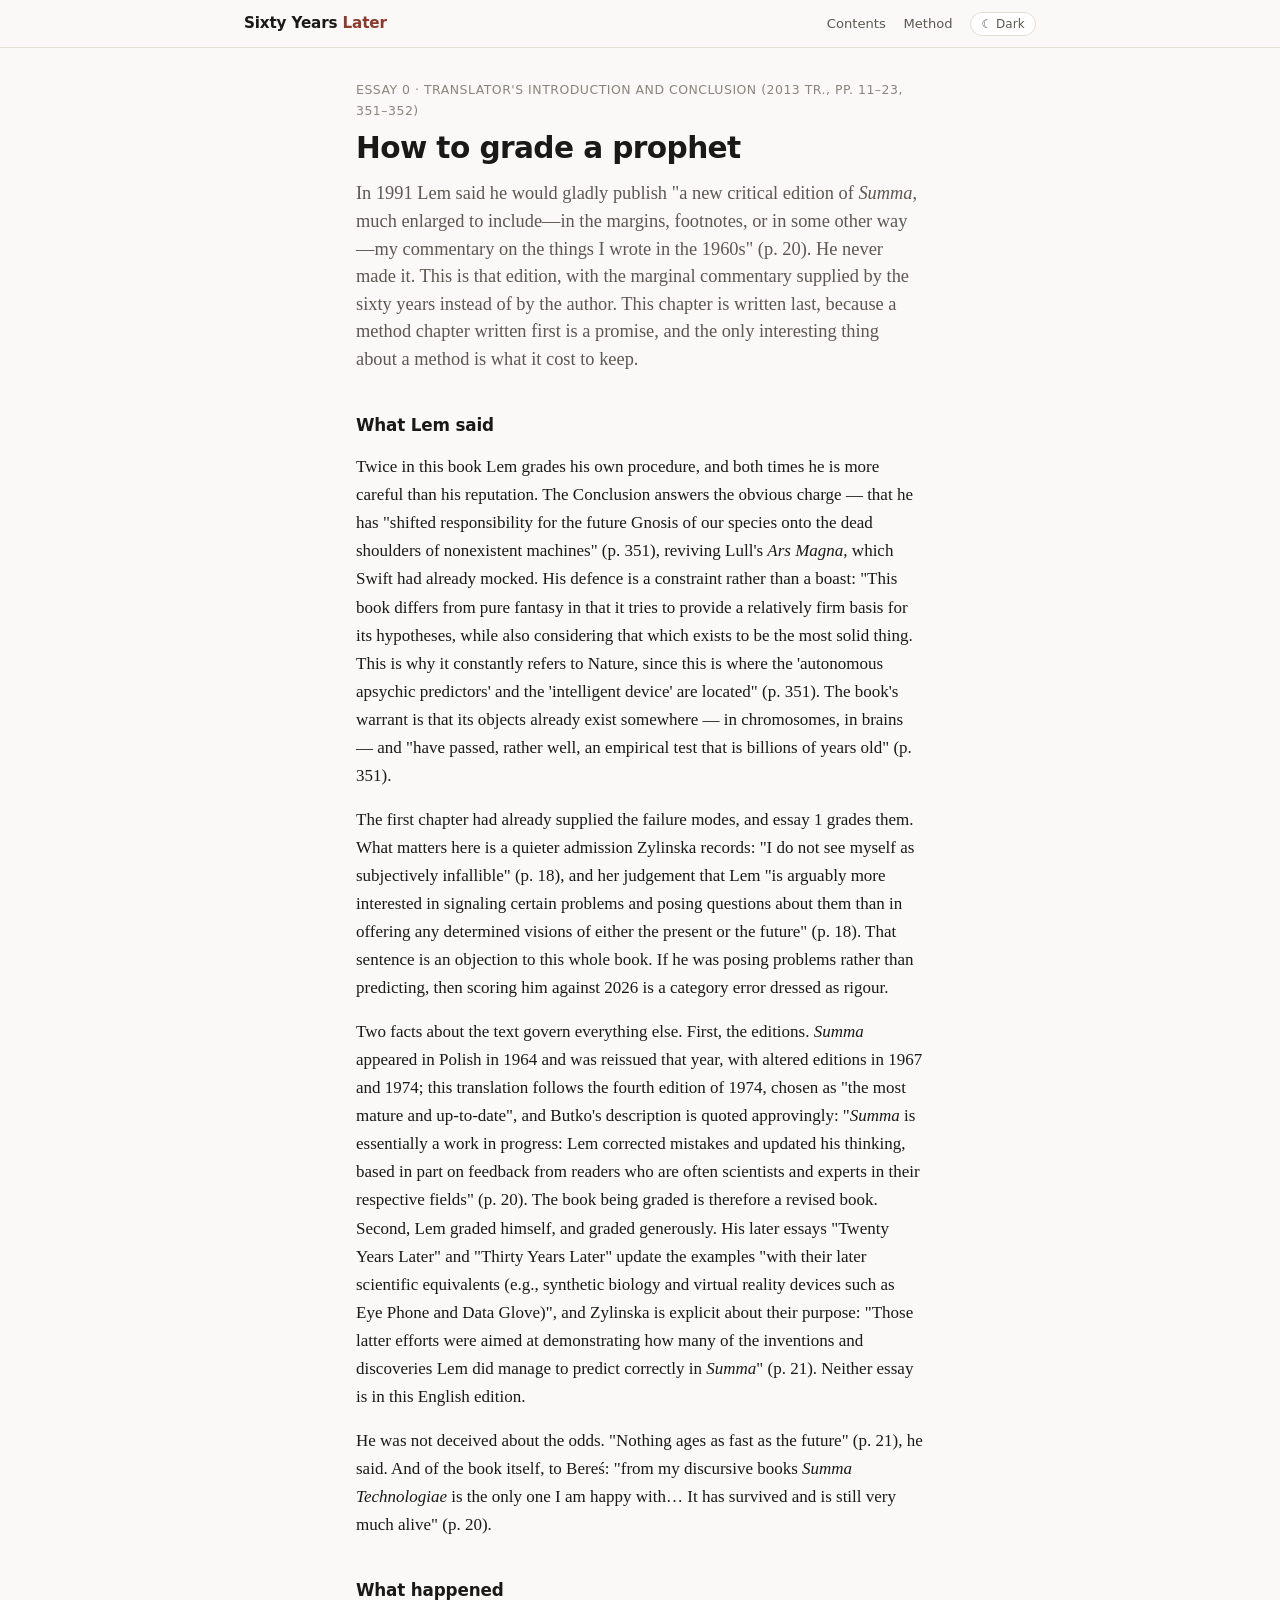
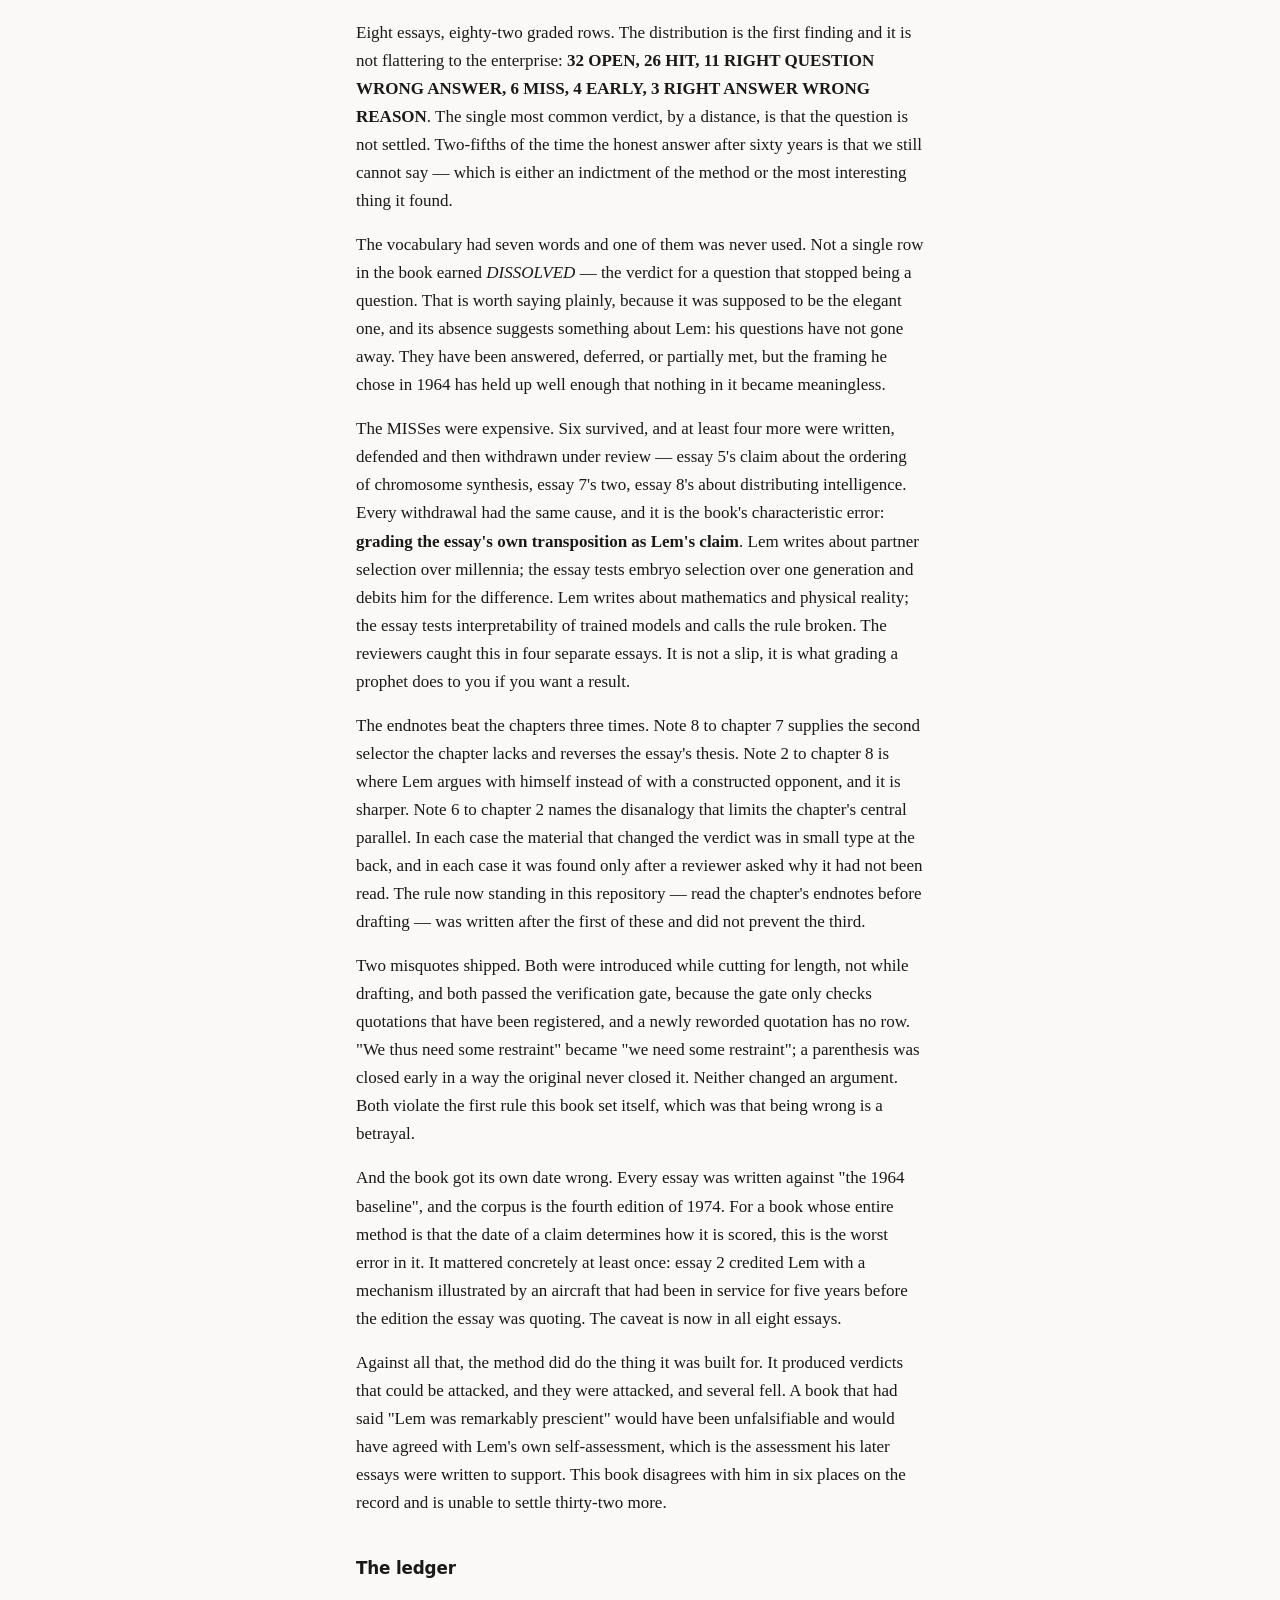
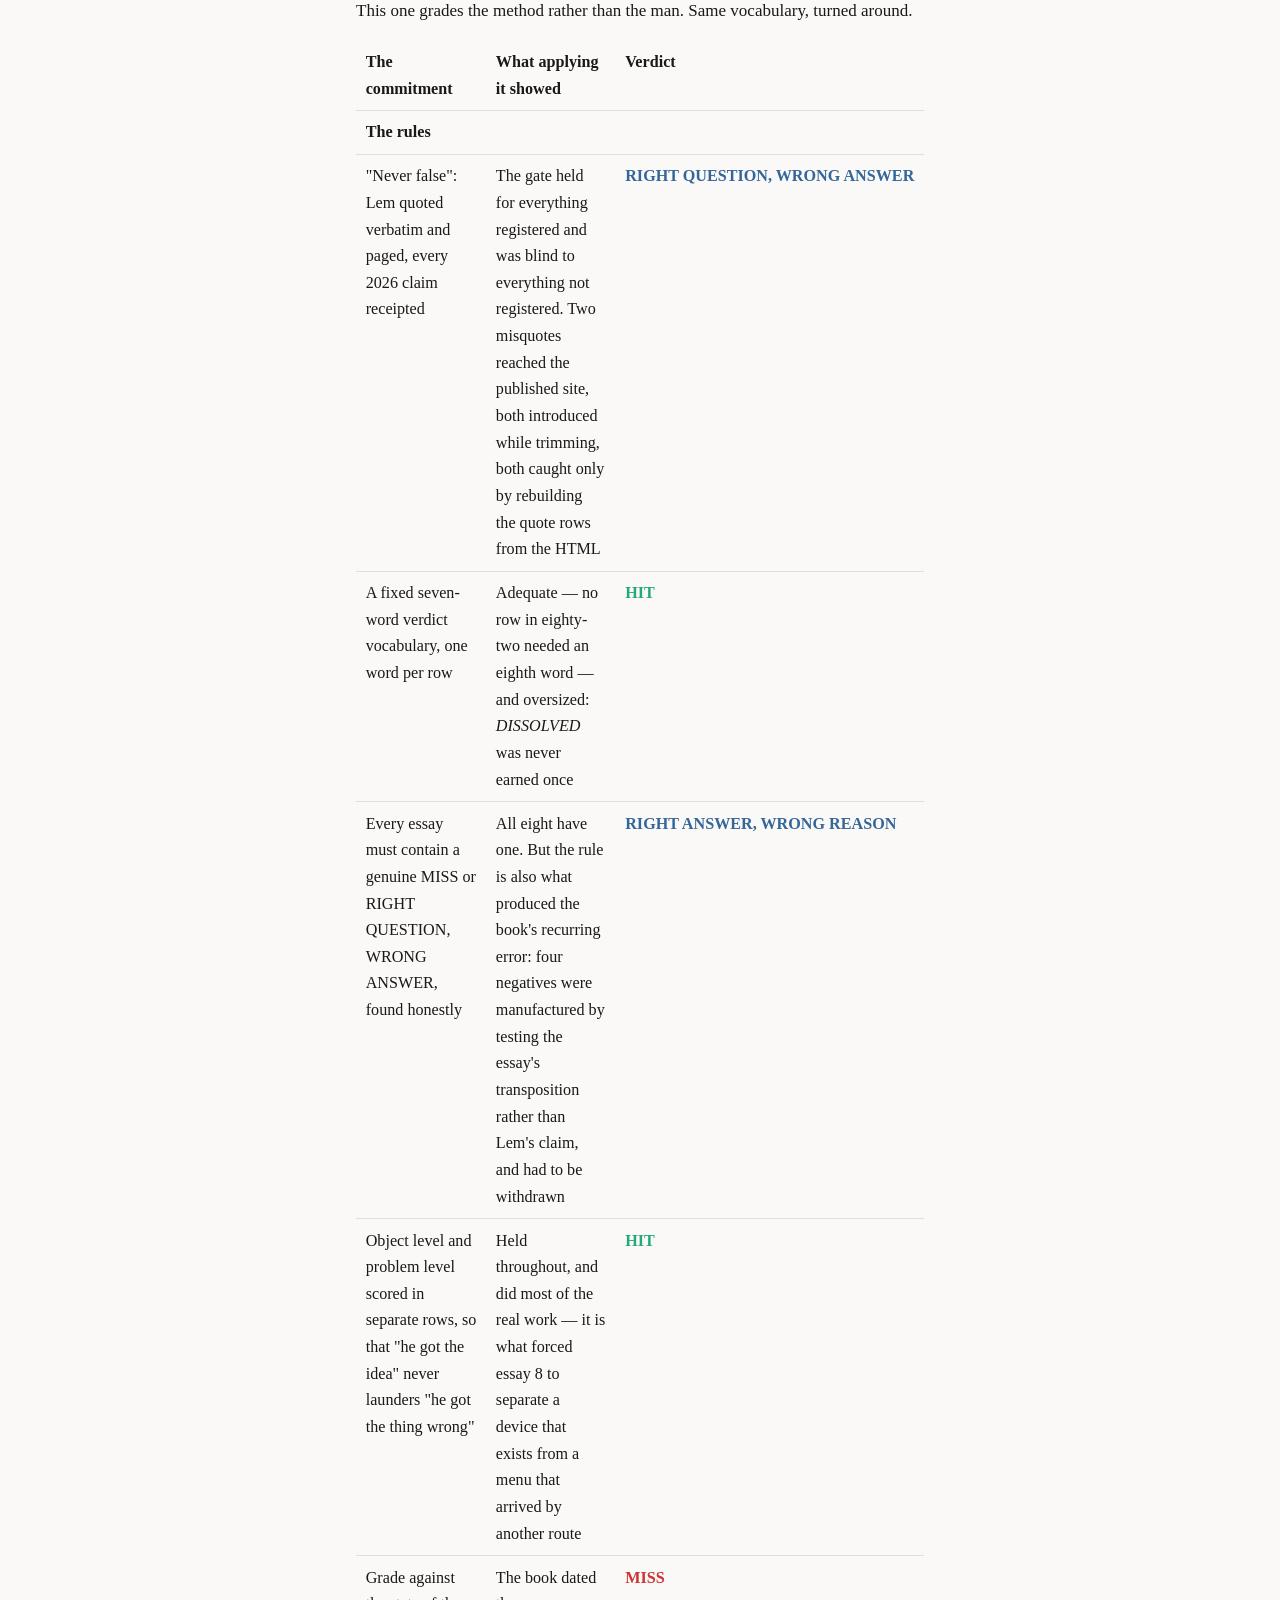
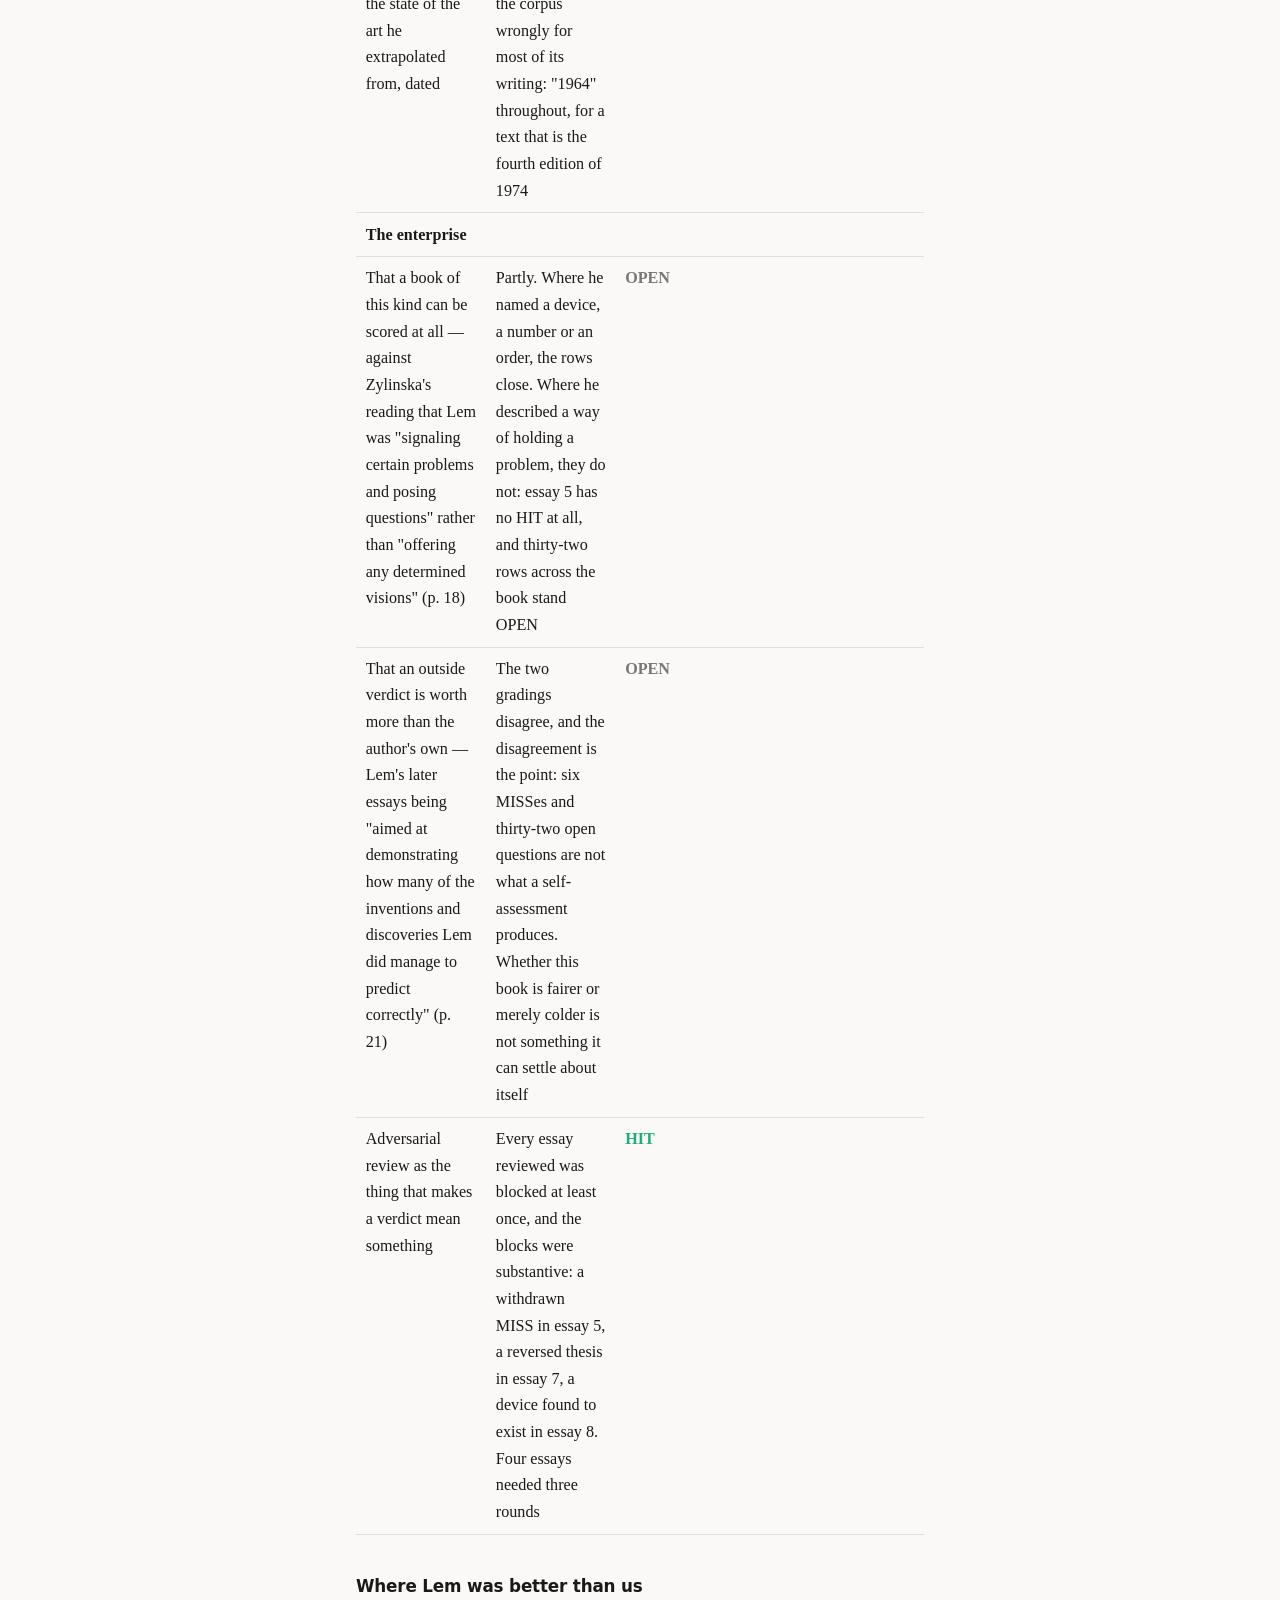
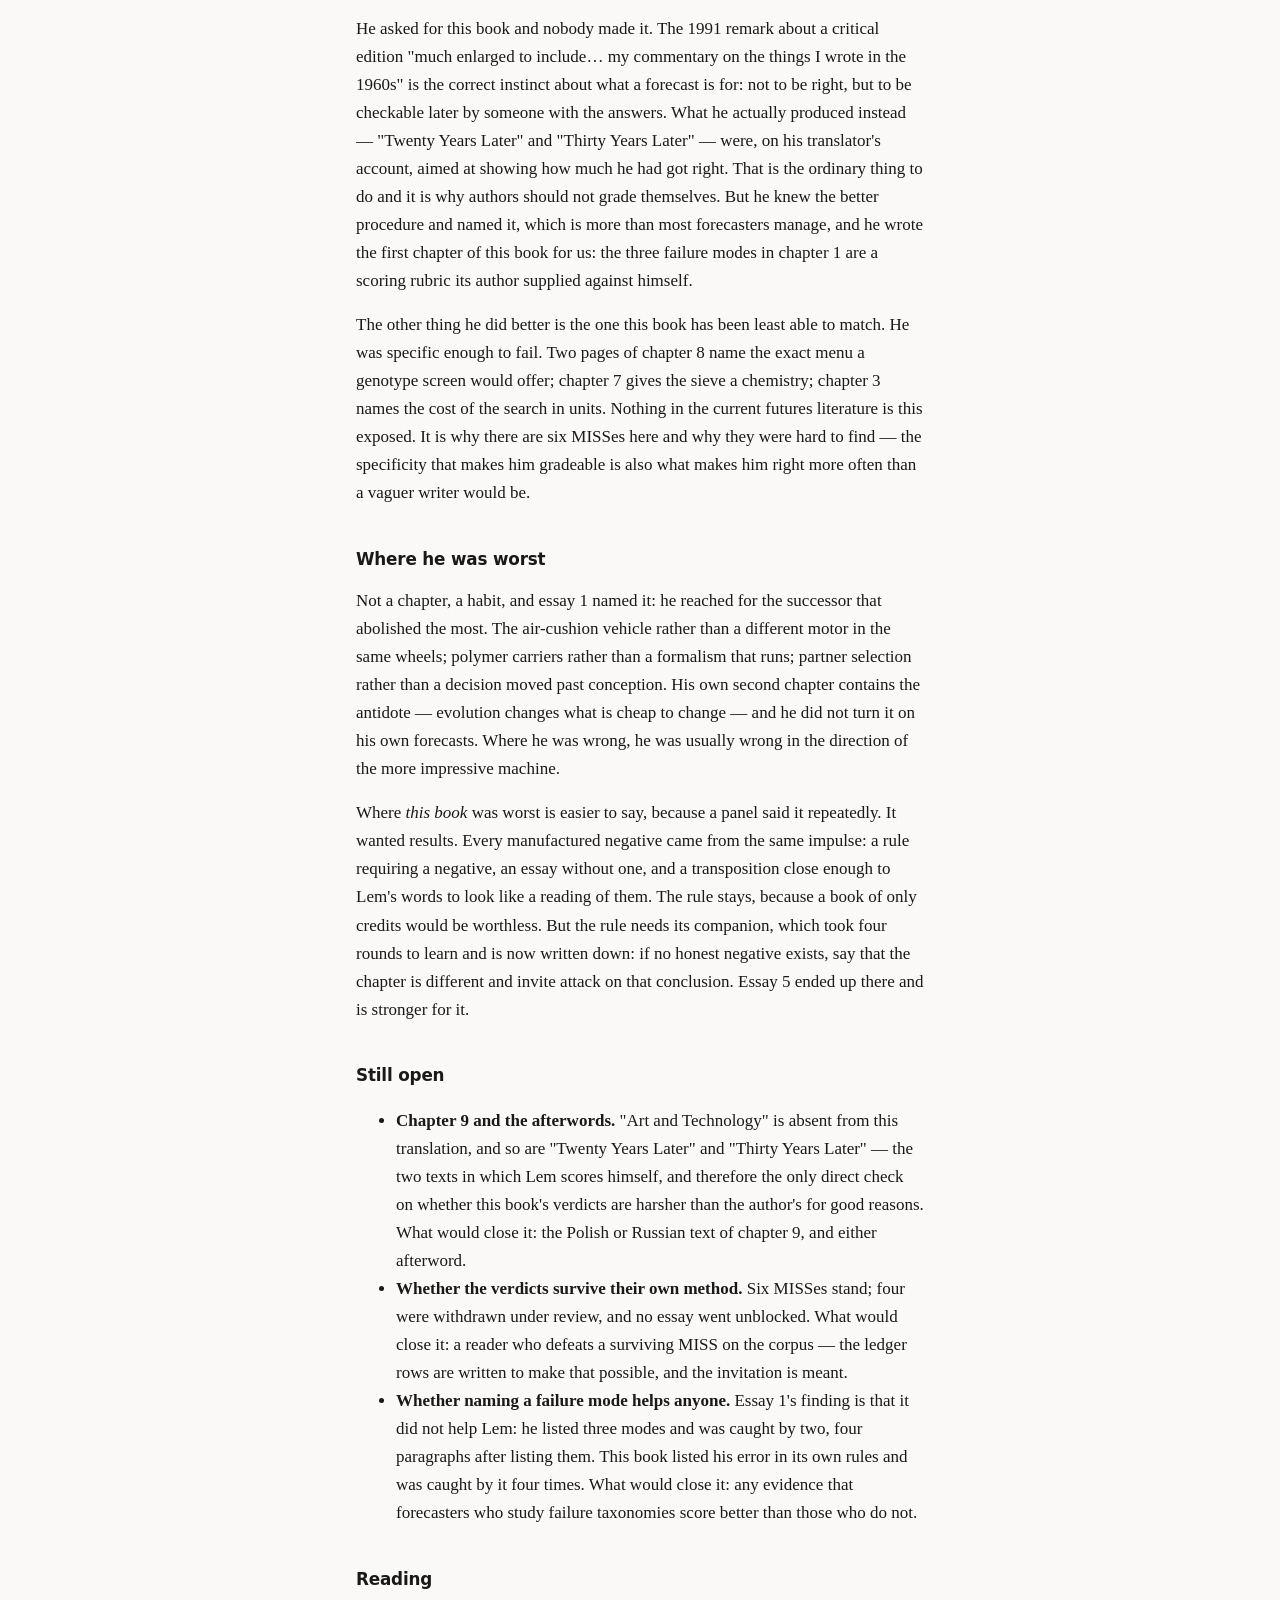
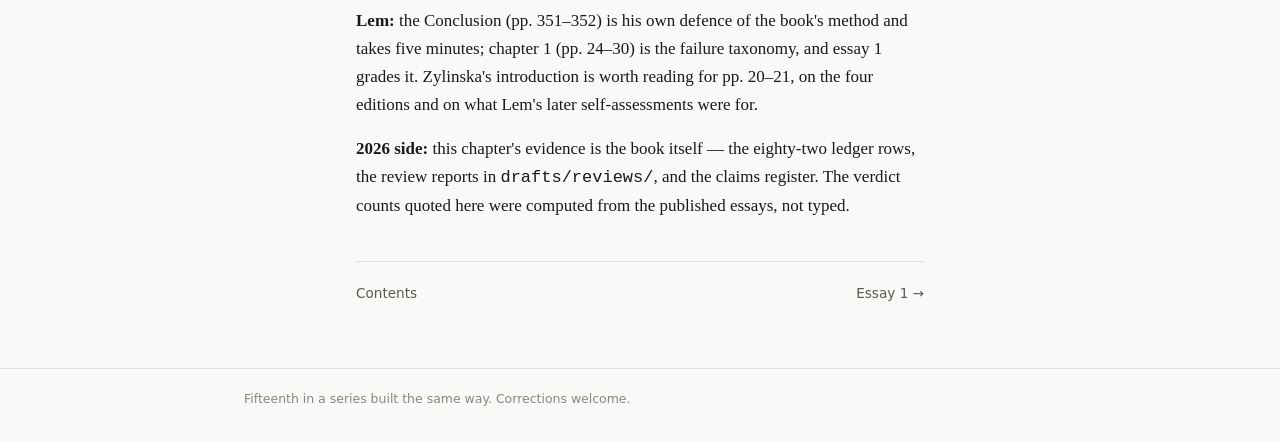
==== chapters/00-how-to-grade-a-prophet.html @ 325fe4f6 "Essay 0: How to grade a prophet - the book is complete but for essay 9 Written last so it could repo" ====
<!DOCTYPE html>
<html lang="en">
<head>
<meta charset="utf-8">
<meta name="viewport" content="width=device-width, initial-scale=1">
<title>0 · How to grade a prophet — Sixty Years Later</title>
<meta name="description" content="The method chapter, written last so it could report what happened. Eighty-two graded rows across eight essays, six MISSes, one verdict never used once, and a dating error the book carried in its own kickers for a week. Lem asked for this edition in 1991; here is what building it actually cost.">
<link rel="stylesheet" href="../static/style.css">
<script src="../static/theme.js"></script>
</head>
<body>
<header class="site-header">
  <div class="wrap">
    <a class="brand" href="../index.html">Sixty Years <span>Later</span></a>
    <nav class="site-nav">
      <a href="../index.html">Contents</a>
      <a href="../about.html">Method</a>
      <button class="theme-toggle" type="button">☾ Dark</button>
    </nav>
  </div>
</header>
<main class="wrap">

<p class="kicker">Essay 0 · Translator's introduction and Conclusion (2013 tr., pp. 11–23, 351–352)</p>
<h1>How to grade a prophet</h1>
<p class="lede">In 1991 Lem said he would gladly publish "a new critical edition of <em>Summa</em>, much enlarged to include—in the margins, footnotes, or in some other way—my commentary on the things I wrote in the 1960s" (p. 20). He never made it. This is that edition, with the marginal commentary supplied by the sixty years instead of by the author. This chapter is written last, because a method chapter written first is a promise, and the only interesting thing about a method is what it cost to keep.</p>

<section class="said">
<h2>What Lem said</h2>
<p>Twice in this book Lem grades his own procedure, and both times he is more careful than his reputation. The Conclusion answers the obvious charge — that he has "shifted responsibility for the future Gnosis of our species onto the dead shoulders of nonexistent machines" (p. 351), reviving Lull's <em>Ars Magna</em>, which Swift had already mocked. His defence is a constraint rather than a boast: "This book differs from pure fantasy in that it tries to provide a relatively firm basis for its hypotheses, while also considering that which exists to be the most solid thing. This is why it constantly refers to Nature, since this is where the 'autonomous apsychic predictors' and the 'intelligent device' are located" (p. 351). The book's warrant is that its objects already exist somewhere — in chromosomes, in brains — and "have passed, rather well, an empirical test that is billions of years old" (p. 351).</p>
<p>The first chapter had already supplied the failure modes, and essay 1 grades them. What matters here is a quieter admission Zylinska records: "I do not see myself as subjectively infallible" (p. 18), and her judgement that Lem "is arguably more interested in signaling certain problems and posing questions about them than in offering any determined visions of either the present or the future" (p. 18). That sentence is an objection to this whole book. If he was posing problems rather than predicting, then scoring him against 2026 is a category error dressed as rigour.</p>
<p>Two facts about the text govern everything else. First, the editions. <em>Summa</em> appeared in Polish in 1964 and was reissued that year, with altered editions in 1967 and 1974; this translation follows the fourth edition of 1974, chosen as "the most mature and up-to-date", and Butko's description is quoted approvingly: "<em>Summa</em> is essentially a work in progress: Lem corrected mistakes and updated his thinking, based in part on feedback from readers who are often scientists and experts in their respective fields" (p. 20). <!-- CHECK: summa-editions --> The book being graded is therefore a revised book. Second, Lem graded himself, and graded generously. His later essays "Twenty Years Later" and "Thirty Years Later" update the examples "with their later scientific equivalents (e.g., synthetic biology and virtual reality devices such as Eye Phone and Data Glove)", and Zylinska is explicit about their purpose: "Those latter efforts were aimed at demonstrating how many of the inventions and discoveries Lem did manage to predict correctly in <em>Summa</em>" (p. 21). Neither essay is in this English edition. <!-- CHECK: summa-editions --></p>
<p>He was not deceived about the odds. "Nothing ages as fast as the future" (p. 21), he said. And of the book itself, to Bereś: "from my discursive books <em>Summa Technologiae</em> is the only one I am happy with… It has survived and is still very much alive" (p. 20).</p>
</section>

<section class="happened">
<h2>What happened</h2>
<p>Eight essays, eighty-two graded rows. The distribution is the first finding and it is not flattering to the enterprise: <strong>32 OPEN, 26 HIT, 11 RIGHT QUESTION WRONG ANSWER, 6 MISS, 4 EARLY, 3 RIGHT ANSWER WRONG REASON</strong>. The single most common verdict, by a distance, is that the question is not settled. Two-fifths of the time the honest answer after sixty years is that we still cannot say — which is either an indictment of the method or the most interesting thing it found.</p>
<p>The vocabulary had seven words and one of them was never used. Not a single row in the book earned <em>DISSOLVED</em> — the verdict for a question that stopped being a question. That is worth saying plainly, because it was supposed to be the elegant one, and its absence suggests something about Lem: his questions have not gone away. They have been answered, deferred, or partially met, but the framing he chose in 1964 has held up well enough that nothing in it became meaningless.</p>
<p>The MISSes were expensive. Six survived, and at least four more were written, defended and then withdrawn under review — essay 5's claim about the ordering of chromosome synthesis, essay 7's two, essay 8's about distributing intelligence. Every withdrawal had the same cause, and it is the book's characteristic error: <strong>grading the essay's own transposition as Lem's claim</strong>. Lem writes about partner selection over millennia; the essay tests embryo selection over one generation and debits him for the difference. Lem writes about mathematics and physical reality; the essay tests interpretability of trained models and calls the rule broken. The reviewers caught this in four separate essays. It is not a slip, it is what grading a prophet does to you if you want a result.</p>
<p>The endnotes beat the chapters three times. Note 8 to chapter 7 supplies the second selector the chapter lacks and reverses the essay's thesis. Note 2 to chapter 8 is where Lem argues with himself instead of with a constructed opponent, and it is sharper. Note 6 to chapter 2 names the disanalogy that limits the chapter's central parallel. In each case the material that changed the verdict was in small type at the back, and in each case it was found only after a reviewer asked why it had not been read. The rule now standing in this repository — read the chapter's endnotes before drafting — was written after the first of these and did not prevent the third.</p>
<p>Two misquotes shipped. Both were introduced while cutting for length, not while drafting, and both passed the verification gate, because the gate only checks quotations that have been registered, and a newly reworded quotation has no row. "We thus need some restraint" became "we need some restraint"; a parenthesis was closed early in a way the original never closed it. Neither changed an argument. Both violate the first rule this book set itself, which was that being wrong is a betrayal.</p>
<p>And the book got its own date wrong. Every essay was written against "the 1964 baseline", and the corpus is the fourth edition of 1974. <!-- CHECK: summa-editions --> For a book whose entire method is that the date of a claim determines how it is scored, this is the worst error in it. It mattered concretely at least once: essay 2 credited Lem with a mechanism illustrated by an aircraft that had been in service for five years before the edition the essay was quoting. The caveat is now in all eight essays.</p>
<p>Against all that, the method did do the thing it was built for. It produced verdicts that could be attacked, and they were attacked, and several fell. A book that had said "Lem was remarkably prescient" would have been unfalsifiable and would have agreed with Lem's own self-assessment, which is the assessment his later essays were written to support. This book disagrees with him in six places on the record and is unable to settle thirty-two more.</p>
</section>

<h2>The ledger</h2>
<p>This one grades the method rather than the man. Same vocabulary, turned around.</p>
<div class="ledger-wrap"><table class="ledger">
<thead><tr><th>The commitment</th><th>What applying it showed</th><th>Verdict</th></tr></thead>
<tbody>
<tr><td colspan="3"><strong>The rules</strong></td></tr>
<tr><td>"Never false": Lem quoted verbatim and paged, every 2026 claim receipted</td><td>The gate held for everything registered and was blind to everything not registered. Two misquotes reached the published site, both introduced while trimming, both caught only by rebuilding the quote rows from the HTML</td><td class="verdict v-rq">RIGHT QUESTION, WRONG ANSWER</td></tr>
<tr><td>A fixed seven-word verdict vocabulary, one word per row</td><td>Adequate — no row in eighty-two needed an eighth word — and oversized: <em>DISSOLVED</em> was never earned once</td><td class="verdict v-hit">HIT</td></tr>
<tr><td>Every essay must contain a genuine MISS or RIGHT QUESTION, WRONG ANSWER, found honestly</td><td>All eight have one. But the rule is also what produced the book's recurring error: four negatives were manufactured by testing the essay's transposition rather than Lem's claim, and had to be withdrawn</td><td class="verdict v-ra">RIGHT ANSWER, WRONG REASON</td></tr>
<tr><td>Object level and problem level scored in separate rows, so that "he got the idea" never launders "he got the thing wrong"</td><td>Held throughout, and did most of the real work — it is what forced essay 8 to separate a device that exists from a menu that arrived by another route</td><td class="verdict v-hit">HIT</td></tr>
<tr><td>Grade against the state of the art he extrapolated from, dated</td><td>The book dated the corpus wrongly for most of its writing: "1964" throughout, for a text that is the fourth edition of 1974 <!-- CHECK: summa-editions --></td><td class="verdict v-miss">MISS</td></tr>
<tr><td colspan="3"><strong>The enterprise</strong></td></tr>
<tr><td>That a book of this kind can be scored at all — against Zylinska's reading that Lem was "signaling certain problems and posing questions" rather than "offering any determined visions" (p. 18)</td><td>Partly. Where he named a device, a number or an order, the rows close. Where he described a way of holding a problem, they do not: essay 5 has no HIT at all, and thirty-two rows across the book stand OPEN</td><td class="verdict v-open">OPEN</td></tr>
<tr><td>That an outside verdict is worth more than the author's own — Lem's later essays being "aimed at demonstrating how many of the inventions and discoveries Lem did manage to predict correctly" (p. 21)</td><td>The two gradings disagree, and the disagreement is the point: six MISSes and thirty-two open questions are not what a self-assessment produces. Whether this book is fairer or merely colder is not something it can settle about itself</td><td class="verdict v-open">OPEN</td></tr>
<tr><td>Adversarial review as the thing that makes a verdict mean something</td><td>Every essay reviewed was blocked at least once, and the blocks were substantive: a withdrawn MISS in essay 5, a reversed thesis in essay 7, a device found to exist in essay 8. Four essays needed three rounds <!-- CHECK: dor-yeshorim --></td><td class="verdict v-hit">HIT</td></tr>
</tbody></table></div>

<section class="better">
<h2>Where Lem was better than us</h2>
<p>He asked for this book and nobody made it. The 1991 remark about a critical edition "much enlarged to include… my commentary on the things I wrote in the 1960s" is the correct instinct about what a forecast is for: not to be right, but to be checkable later by someone with the answers. What he actually produced instead — "Twenty Years Later" and "Thirty Years Later" — were, on his translator's account, aimed at showing how much he had got right. That is the ordinary thing to do and it is why authors should not grade themselves. But he knew the better procedure and named it, which is more than most forecasters manage, and he wrote the first chapter of this book for us: the three failure modes in chapter 1 are a scoring rubric its author supplied against himself.</p>
<p>The other thing he did better is the one this book has been least able to match. He was specific enough to fail. Two pages of chapter 8 name the exact menu a genotype screen would offer; chapter 7 gives the sieve a chemistry; chapter 3 names the cost of the search in units. Nothing in the current futures literature is this exposed. It is why there are six MISSes here and why they were hard to find — the specificity that makes him gradeable is also what makes him right more often than a vaguer writer would be.</p>
</section>

<h2>Where he was worst</h2>
<p>Not a chapter, a habit, and essay 1 named it: he reached for the successor that abolished the most. The air-cushion vehicle rather than a different motor in the same wheels; polymer carriers rather than a formalism that runs; partner selection rather than a decision moved past conception. His own second chapter contains the antidote — evolution changes what is cheap to change — and he did not turn it on his own forecasts. Where he was wrong, he was usually wrong in the direction of the more impressive machine.</p>
<p>Where <em>this book</em> was worst is easier to say, because a panel said it repeatedly. It wanted results. Every manufactured negative came from the same impulse: a rule requiring a negative, an essay without one, and a transposition close enough to Lem's words to look like a reading of them. The rule stays, because a book of only credits would be worthless. But the rule needs its companion, which took four rounds to learn and is now written down: if no honest negative exists, say that the chapter is different and invite attack on that conclusion. Essay 5 ended up there and is stronger for it.</p>

<section class="open">
<h2>Still open</h2>
<ul>
<li><strong>Chapter 9 and the afterwords.</strong> "Art and Technology" is absent from this translation, and so are "Twenty Years Later" and "Thirty Years Later" <!-- CHECK: summa-editions --> — the two texts in which Lem scores himself, and therefore the only direct check on whether this book's verdicts are harsher than the author's for good reasons. What would close it: the Polish or Russian text of chapter 9, and either afterword.</li>
<li><strong>Whether the verdicts survive their own method.</strong> Six MISSes stand; four were withdrawn under review, and no essay went unblocked. What would close it: a reader who defeats a surviving MISS on the corpus — the ledger rows are written to make that possible, and the invitation is meant.</li>
<li><strong>Whether naming a failure mode helps anyone.</strong> Essay 1's finding is that it did not help Lem: he listed three modes and was caught by two, four paragraphs after listing them. This book listed his error in its own rules and was caught by it four times. What would close it: any evidence that forecasters who study failure taxonomies score better than those who do not.</li>
</ul>
</section>

<div class="reading">
<h2>Reading</h2>
<p><strong>Lem:</strong> the Conclusion (pp. 351–352) is his own defence of the book's method and takes five minutes; chapter 1 (pp. 24–30) is the failure taxonomy, and essay 1 grades it. Zylinska's introduction is worth reading for pp. 20–21, on the four editions and on what Lem's later self-assessments were for.</p>
<p><strong>2026 side:</strong> this chapter's evidence is the book itself — the eighty-two ledger rows, the review reports in <code>drafts/reviews/</code>, and the claims register. The verdict counts quoted here were computed from the published essays, not typed.</p>
</div>

<nav class="chapter-nav">
  <a href="../index.html">Contents</a>
  <a href="01-the-three-ways-to-be-wrong.html">Essay 1 →</a>
</nav>
</main>
<footer class="site-footer"><div class="wrap"><p>Fifteenth in a series built the same way. Corrections welcome.</p></div></footer>
</body>
</html>
---- static/style.css ----
/* Same War, Different Classroom — one stylesheet, no build step. */

:root {
  --bg:        #faf9f7;
  --bg-raised: #ffffff;
  --ink:       #1a1917;
  --ink-soft:  #5c5852;
  --ink-faint: #8a857c;
  --rule:      #e4dfd6;
  --accent:    #8b3a2b;   /* dried-blood brick — classroom chalk-red */
  --accent-bg: #f7efe9;
  --quote-bg:  #f3f0ea;
  --ladder-bg: #f7f5f1;
  --measure:   38rem;
  --wide:      52rem;
}

:root[data-theme="dark"] {
  --bg:        #161512;
  --bg-raised: #1e1c18;
  --ink:       #ece8e1;
  --ink-soft:  #a8a298;
  --ink-faint: #7a756c;
  --rule:      #322f2a;
  --accent:    #d4785c;
  --accent-bg: #2a1f1a;
  --quote-bg:  #22201c;
  --ladder-bg: #1c1a16;
}

@media (prefers-color-scheme: dark) {
  :root:not([data-theme="light"]) {
    --bg:        #161512;
    --bg-raised: #1e1c18;
    --ink:       #ece8e1;
    --ink-soft:  #a8a298;
    --ink-faint: #7a756c;
    --rule:      #322f2a;
    --accent:    #d4785c;
    --accent-bg: #2a1f1a;
    --quote-bg:  #22201c;
    --ladder-bg: #1c1a16;
  }
}

* { box-sizing: border-box; }
html { -webkit-text-size-adjust: 100%; }

body {
  margin: 0;
  background: var(--bg);
  color: var(--ink);
  font: 400 1.0625rem/1.65 Charter, "Bitstream Charter", "Iowan Old Style",
        Georgia, "Times New Roman", serif;
  text-rendering: optimizeLegibility;
}

.wrap {
  max-width: var(--measure);
  margin: 0 auto;
  padding: 0 1.25rem;
}
.wrap.wide { max-width: var(--wide); }

.site-header {
  border-bottom: 1px solid var(--rule);
  background: var(--bg);
  position: sticky;
  top: 0;
  z-index: 10;
}
.site-header .wrap {
  max-width: var(--wide);
  display: flex;
  align-items: center;
  justify-content: space-between;
  gap: 1rem;
  padding-top: 0.7rem;
  padding-bottom: 0.7rem;
}
.brand {
  font-weight: 700;
  font-size: 0.95rem;
  letter-spacing: -0.01em;
  color: var(--ink);
  text-decoration: none;
  font-family: system-ui, -apple-system, "Segoe UI", sans-serif;
}
.brand span { color: var(--accent); }
.site-nav {
  display: flex;
  align-items: center;
  gap: 1.1rem;
  font-family: system-ui, -apple-system, "Segoe UI", sans-serif;
  font-size: 0.82rem;
}
.site-nav a { color: var(--ink-soft); text-decoration: none; }
.site-nav a:hover { color: var(--accent); }
.theme-toggle {
  border: 1px solid var(--rule);
  background: var(--bg-raised);
  color: var(--ink-soft);
  border-radius: 999px;
  padding: 0.25rem 0.65rem;
  font-size: 0.75rem;
  cursor: pointer;
  font-family: inherit;
}
.theme-toggle:hover { color: var(--accent); border-color: var(--accent); }

main.wrap { padding-top: 2rem; padding-bottom: 4rem; }

.kicker {
  font-family: system-ui, -apple-system, "Segoe UI", sans-serif;
  font-size: 0.78rem;
  letter-spacing: 0.04em;
  text-transform: uppercase;
  color: var(--ink-faint);
  margin: 0 0 0.6rem;
}
.inherits {
  font-family: system-ui, -apple-system, "Segoe UI", sans-serif;
  font-size: 0.78rem;
  color: var(--ink-faint);
  margin: -0.2rem 0 1.4rem;
}

h1 {
  font-family: system-ui, -apple-system, "Segoe UI", sans-serif;
  font-size: 1.85rem;
  font-weight: 700;
  letter-spacing: -0.02em;
  line-height: 1.2;
  margin: 0 0 0.85rem;
}
.lede {
  font-size: 1.15rem;
  line-height: 1.5;
  color: var(--ink-soft);
  margin: 0 0 1.75rem;
}

.question {
  border: 1px solid var(--rule);
  border-left: 3px solid var(--accent);
  background: var(--accent-bg);
  padding: 0.9rem 1.1rem;
  margin: 0 0 2rem;
}
.question .tag {
  display: block;
  font-family: system-ui, -apple-system, "Segoe UI", sans-serif;
  font-size: 0.72rem;
  letter-spacing: 0.06em;
  text-transform: uppercase;
  color: var(--accent);
  margin-bottom: 0.35rem;
}
.question p { margin: 0; font-size: 1.05rem; }

h2 {
  font-family: system-ui, -apple-system, "Segoe UI", sans-serif;
  font-size: 1.05rem;
  font-weight: 650;
  letter-spacing: -0.01em;
  margin: 2.4rem 0 0.85rem;
}
h2 .num {
  display: inline-block;
  font-size: 0.72rem;
  font-weight: 600;
  letter-spacing: 0.04em;
  text-transform: uppercase;
  color: var(--ink-faint);
  margin-right: 0.55rem;
}

p { margin: 0 0 1rem; }
p:last-child { margin-bottom: 0; }

.facts {
  background: var(--ladder-bg);
  border: 1px solid var(--rule);
  padding: 1rem 1.15rem;
  margin: 0 0 1.5rem;
  font-size: 0.95rem;
  color: var(--ink-soft);
}
.facts ul { margin: 0.4rem 0 0; padding-left: 1.15rem; }
.facts li { margin: 0.25rem 0; }

/* Ladder */
.ladder-wrap {
  overflow-x: auto;
  margin: 0 0 1.5rem;
  border: 1px solid var(--rule);
  background: var(--ladder-bg);
}
table.ladder {
  width: 100%;
  border-collapse: collapse;
  font-size: 0.88rem;
  min-width: 36rem;
}
table.ladder th,
table.ladder td {
  text-align: left;
  vertical-align: top;
  padding: 0.7rem 0.85rem;
  border-bottom: 1px solid var(--rule);
}
table.ladder th {
  font-family: system-ui, -apple-system, "Segoe UI", sans-serif;
  font-size: 0.72rem;
  letter-spacing: 0.04em;
  text-transform: uppercase;
  color: var(--ink-faint);
  font-weight: 600;
  background: var(--bg-raised);
}
table.ladder tr:last-child td { border-bottom: none; }
table.ladder .flag {
  font-family: system-ui, -apple-system, "Segoe UI", sans-serif;
  font-weight: 650;
  white-space: nowrap;
}
table.ladder .tag {
  display: inline-block;
  font-family: system-ui, -apple-system, "Segoe UI", sans-serif;
  font-size: 0.72rem;
  color: var(--accent);
  margin-top: 0.35rem;
}
table.ladder blockquote {
  margin: 0.35rem 0 0;
  padding: 0;
  border: none;
  font-style: italic;
  color: var(--ink);
}
table.ladder .orig {
  display: block;
  font-style: normal;
  font-size: 0.82rem;
  color: var(--ink-soft);
  margin-bottom: 0.25rem;
  font-family: "Noto Sans SC", "Noto Sans CJK SC", "PingFang SC",
               "Microsoft YaHei", system-ui, sans-serif;
}
table.ladder .orig.latin {
  font-family: Charter, Georgia, serif;
}
table.ladder .cite {
  display: block;
  font-family: system-ui, -apple-system, "Segoe UI", sans-serif;
  font-size: 0.7rem;
  font-style: normal;
  color: var(--ink-faint);
  margin-top: 0.3rem;
}

.pull {
  border-left: 3px solid var(--rule);
  padding: 0.15rem 0 0.15rem 1rem;
  margin: 1.25rem 0;
  color: var(--ink-soft);
}
.pull .orig {
  display: block;
  font-size: 0.95rem;
  color: var(--ink);
  margin-bottom: 0.4rem;
  font-family: "Noto Sans SC", "Noto Sans CJK SC", "PingFang SC",
               "Microsoft YaHei", system-ui, sans-serif;
  line-height: 1.55;
}
.pull .tr { font-style: italic; margin: 0; }
.pull .cite {
  display: block;
  font-family: system-ui, -apple-system, "Segoe UI", sans-serif;
  font-size: 0.72rem;
  color: var(--ink-faint);
  margin-top: 0.45rem;
  font-style: normal;
}

.credit, .limits {
  background: var(--bg-raised);
  border: 1px solid var(--rule);
  padding: 1rem 1.15rem;
  margin: 1.25rem 0;
}
.credit .label, .limits .label {
  font-family: system-ui, -apple-system, "Segoe UI", sans-serif;
  font-size: 0.72rem;
  letter-spacing: 0.05em;
  text-transform: uppercase;
  color: var(--ink-faint);
  margin: 0 0 0.5rem;
}

.receipts {
  font-size: 0.9rem;
  color: var(--ink-soft);
}
.receipts ul { margin: 0.4rem 0 0; padding-left: 1.15rem; }
.receipts li { margin: 0.3rem 0; }
.badge {
  display: inline-block;
  font-family: system-ui, -apple-system, "Segoe UI", sans-serif;
  font-size: 0.72rem;
  border: 1px solid var(--rule);
  padding: 0.1rem 0.4rem;
  border-radius: 3px;
  color: var(--ink-faint);
  margin-left: 0.25rem;
}

.coda {
  margin: 2.5rem 0 1rem;
  padding: 1.1rem 1.2rem;
  border: 1px solid var(--rule);
  background: var(--accent-bg);
  font-size: 1.05rem;
  font-weight: 550;
  text-align: center;
}

.chapter-nav {
  display: flex;
  justify-content: space-between;
  gap: 1rem;
  margin-top: 2.5rem;
  padding-top: 1.25rem;
  border-top: 1px solid var(--rule);
  font-family: system-ui, -apple-system, "Segoe UI", sans-serif;
  font-size: 0.85rem;
}
.chapter-nav a { color: var(--ink-soft); text-decoration: none; }
.chapter-nav a:hover { color: var(--accent); }

.site-footer {
  border-top: 1px solid var(--rule);
  padding: 1.25rem 0 2rem;
  font-family: system-ui, -apple-system, "Segoe UI", sans-serif;
  font-size: 0.78rem;
  color: var(--ink-faint);
}
.site-footer .wrap { max-width: var(--wide); }
.site-footer a { color: var(--ink-soft); }

@media print {
  .site-header, .theme-toggle, .chapter-nav { display: none; }
  body { background: white; color: black; }
  .ladder-wrap { overflow: visible; }
}

/* documentary figures */
figure.doc { margin: 2rem 0; }
figure.doc img { max-width: 100%; border-radius: 4px; display: block; }
figure.doc figcaption { font-size: 0.75rem; color: var(--ink-soft, #666); margin-top: 0.4rem; line-height: 1.4; }

/* ---- book 15 additions ---- */
ol.toc { padding-left: 1.4em; } ol.toc li { margin: .4em 0; } .soon { opacity: .6; }
table.ledger { width: 100%; border-collapse: collapse; font-size: .95em; margin: 1em 0; }
table.ledger th, table.ledger td { border-bottom: 1px solid var(--rule, #ccc); padding: .5em .6em; vertical-align: top; text-align: left; }
table.ledger td.verdict { white-space: nowrap; font-weight: 600; }
.v-hit { color: #2a7; } .v-miss { color: #c33; } .v-early { color: #b80; } .v-open { color: #777; } .v-rq, .v-ra, .v-dis { color: #369; }
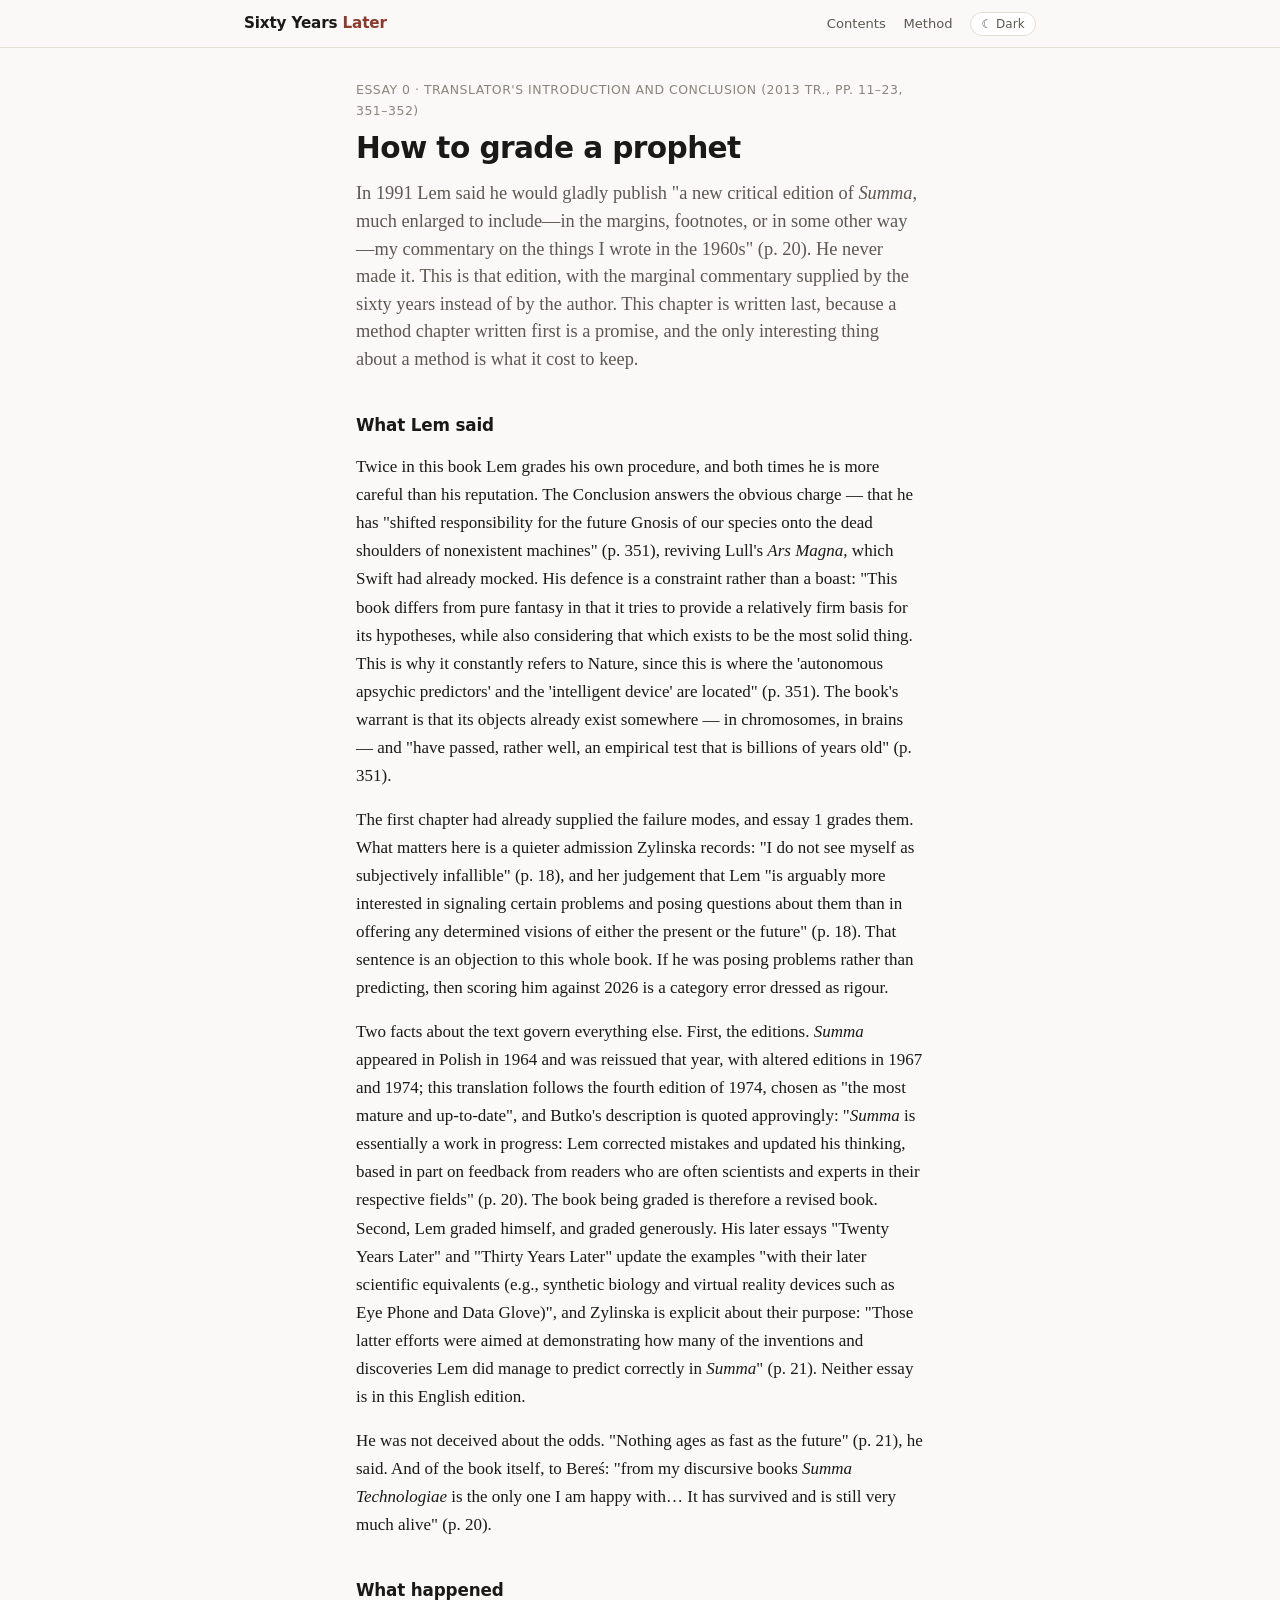
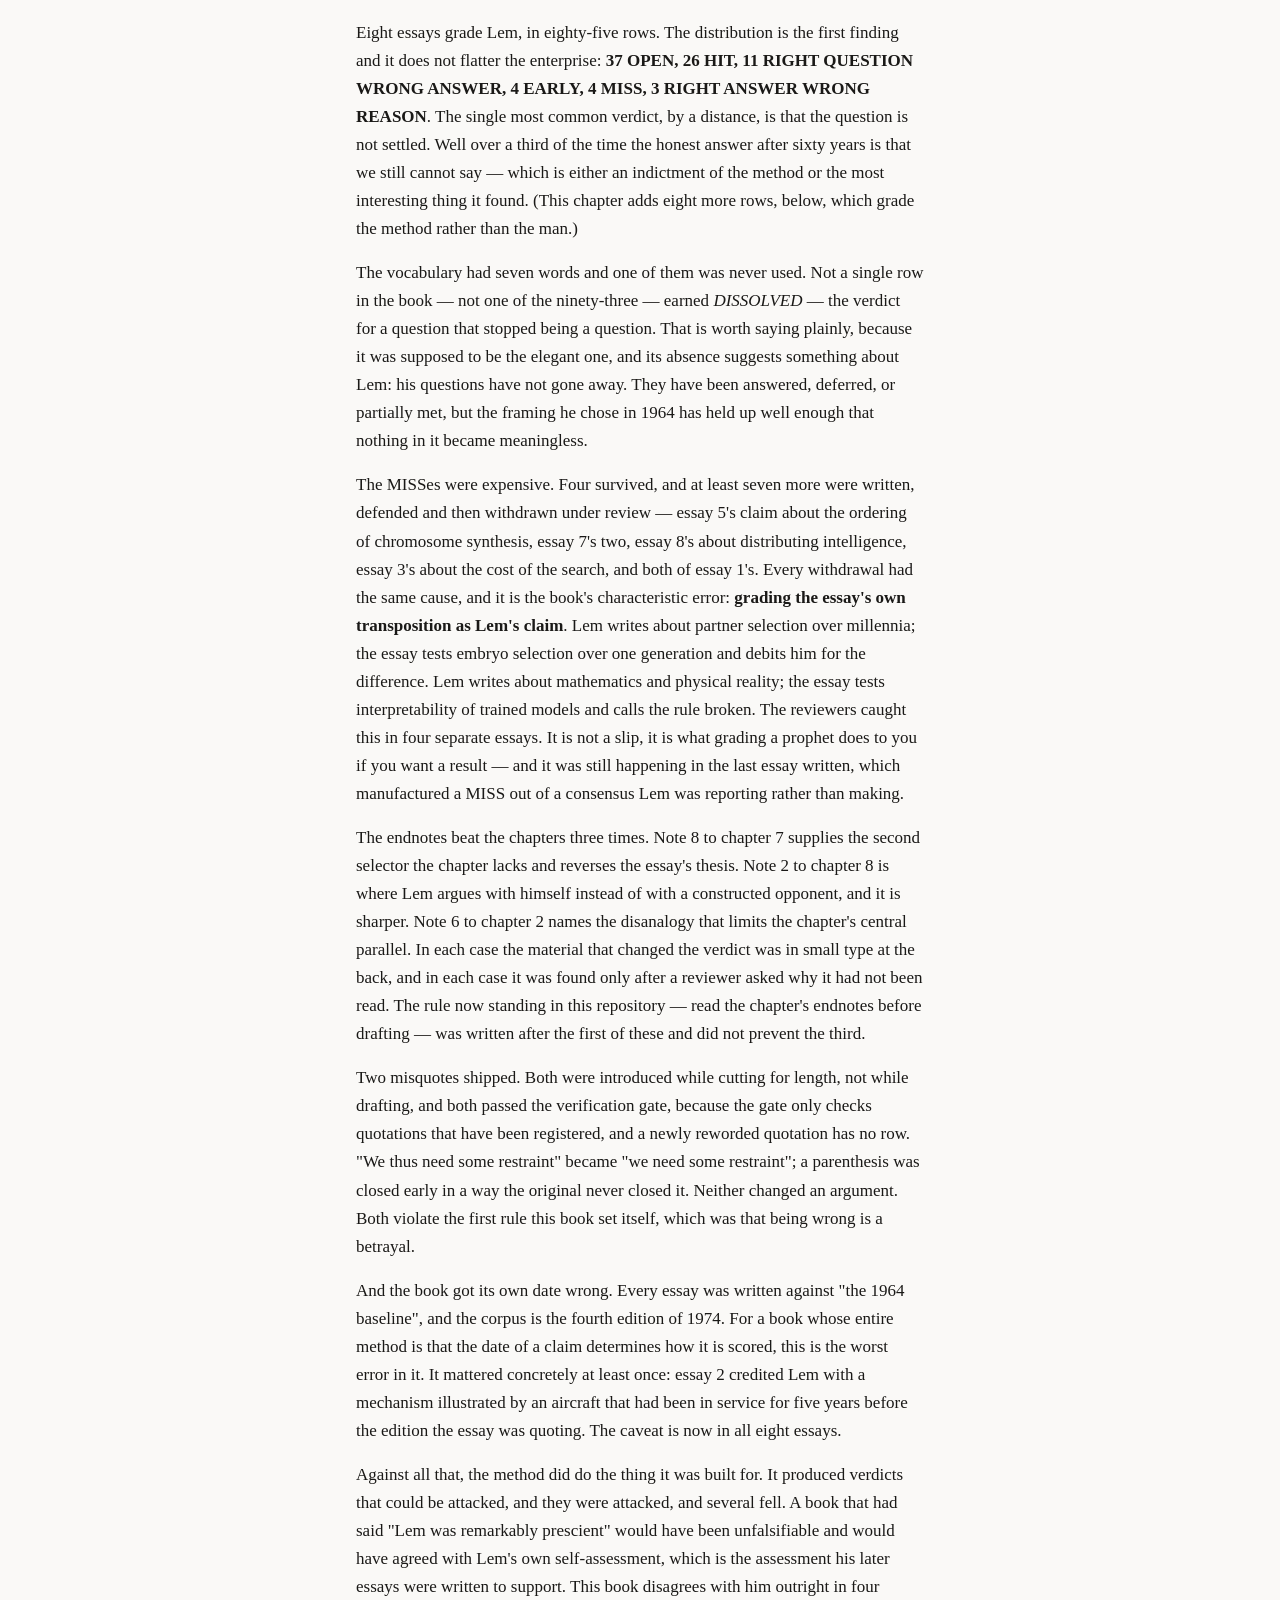
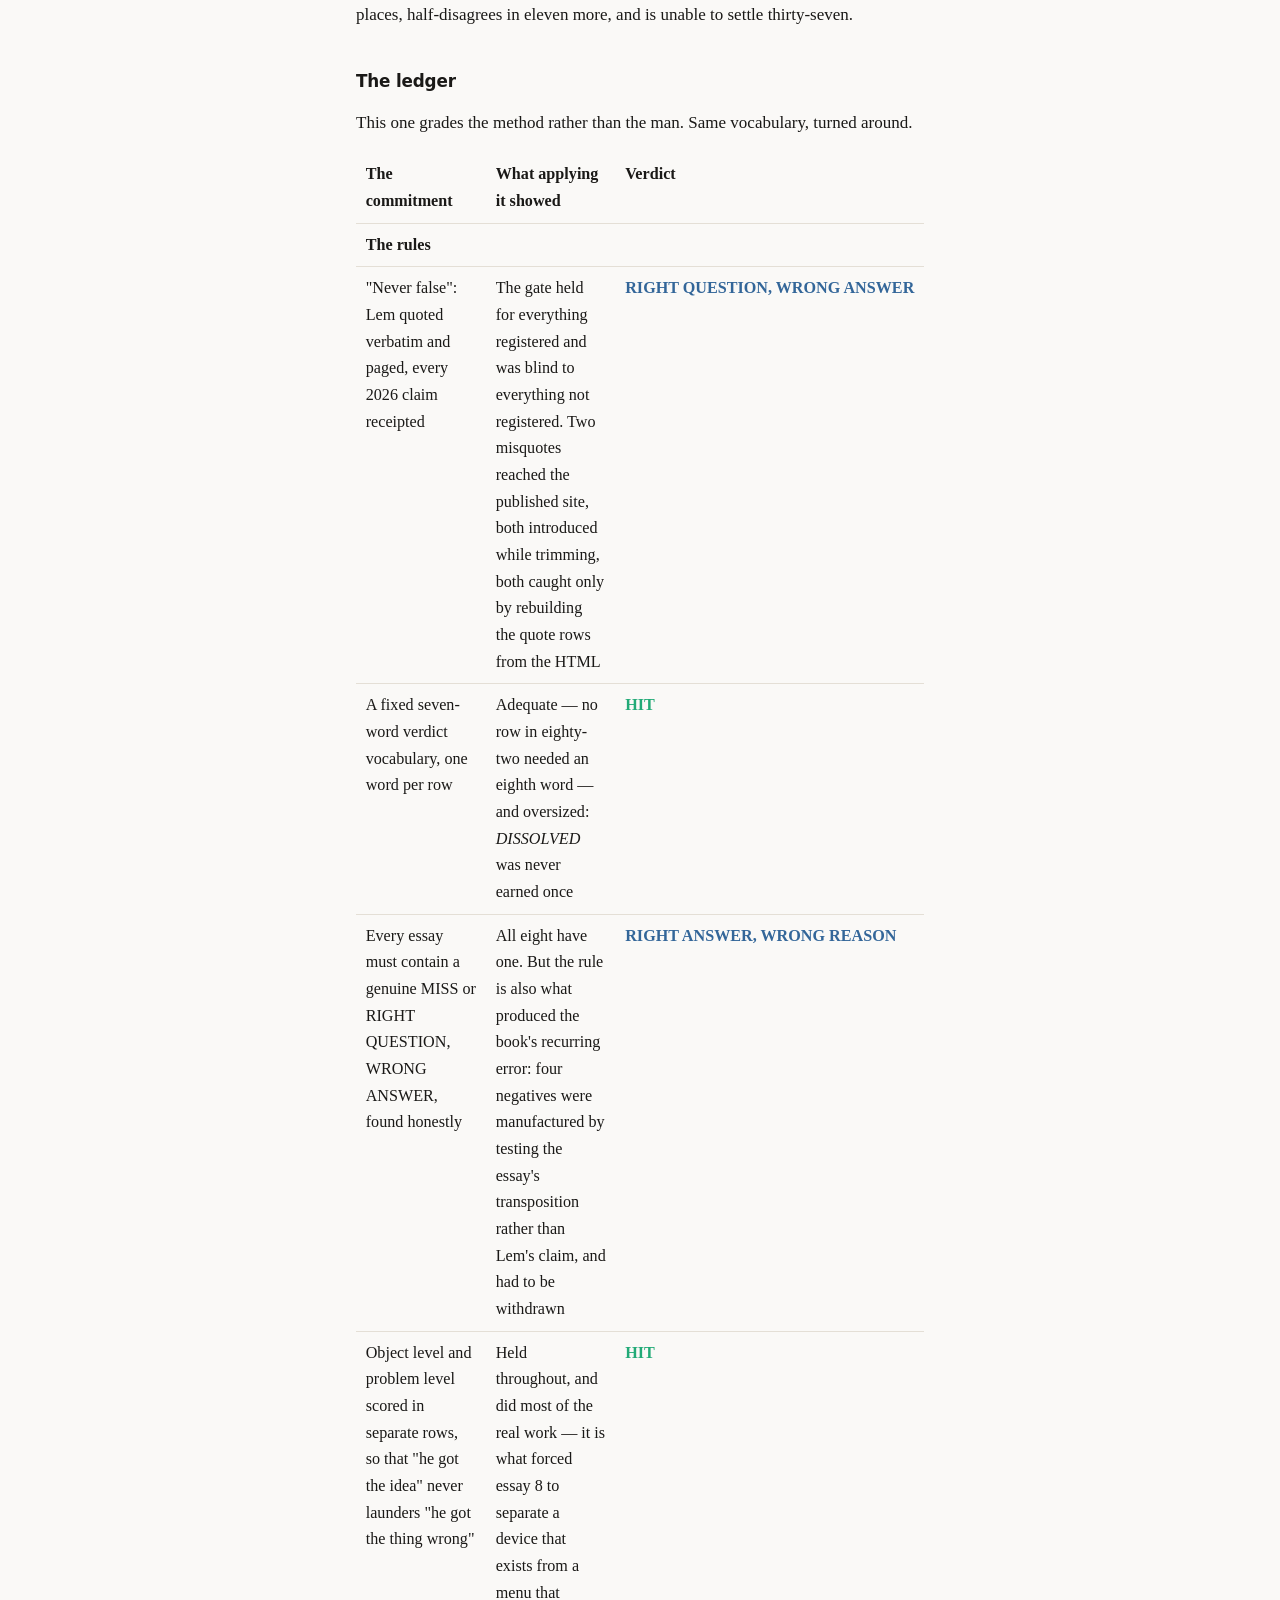
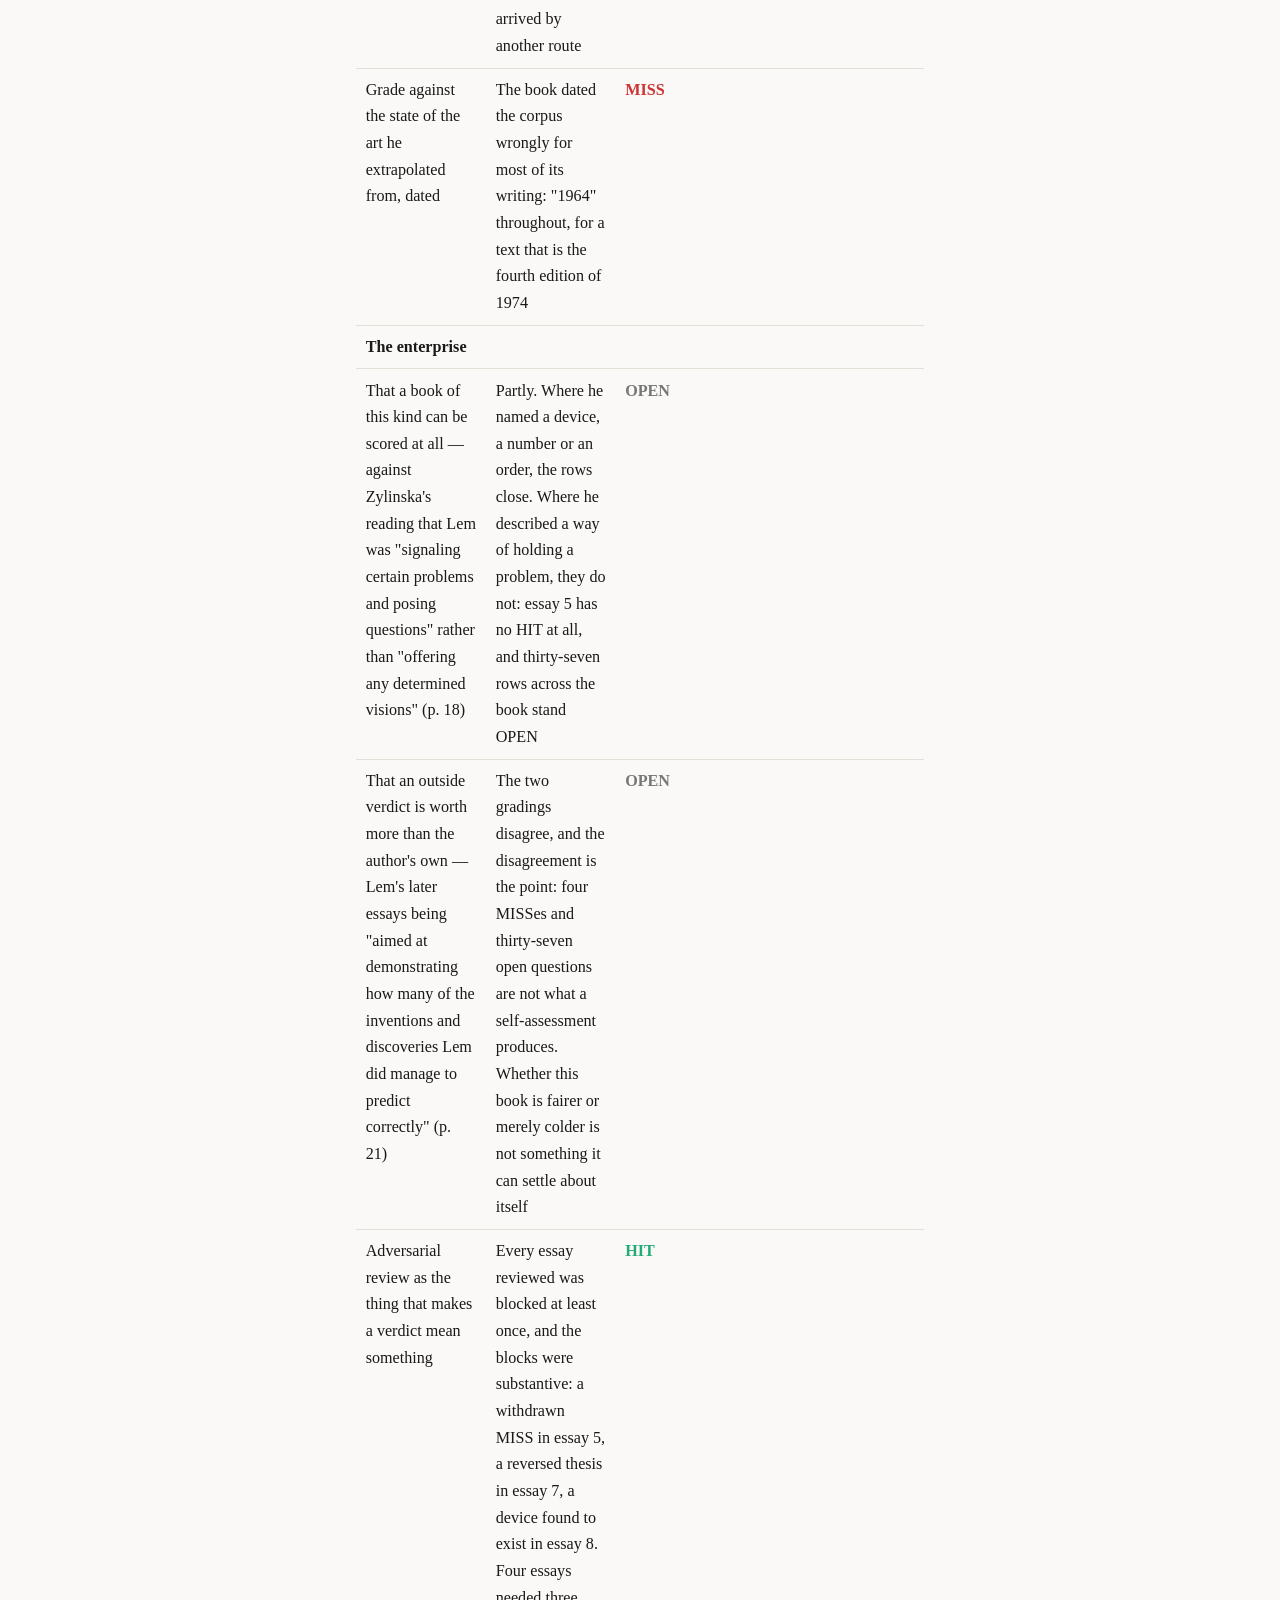
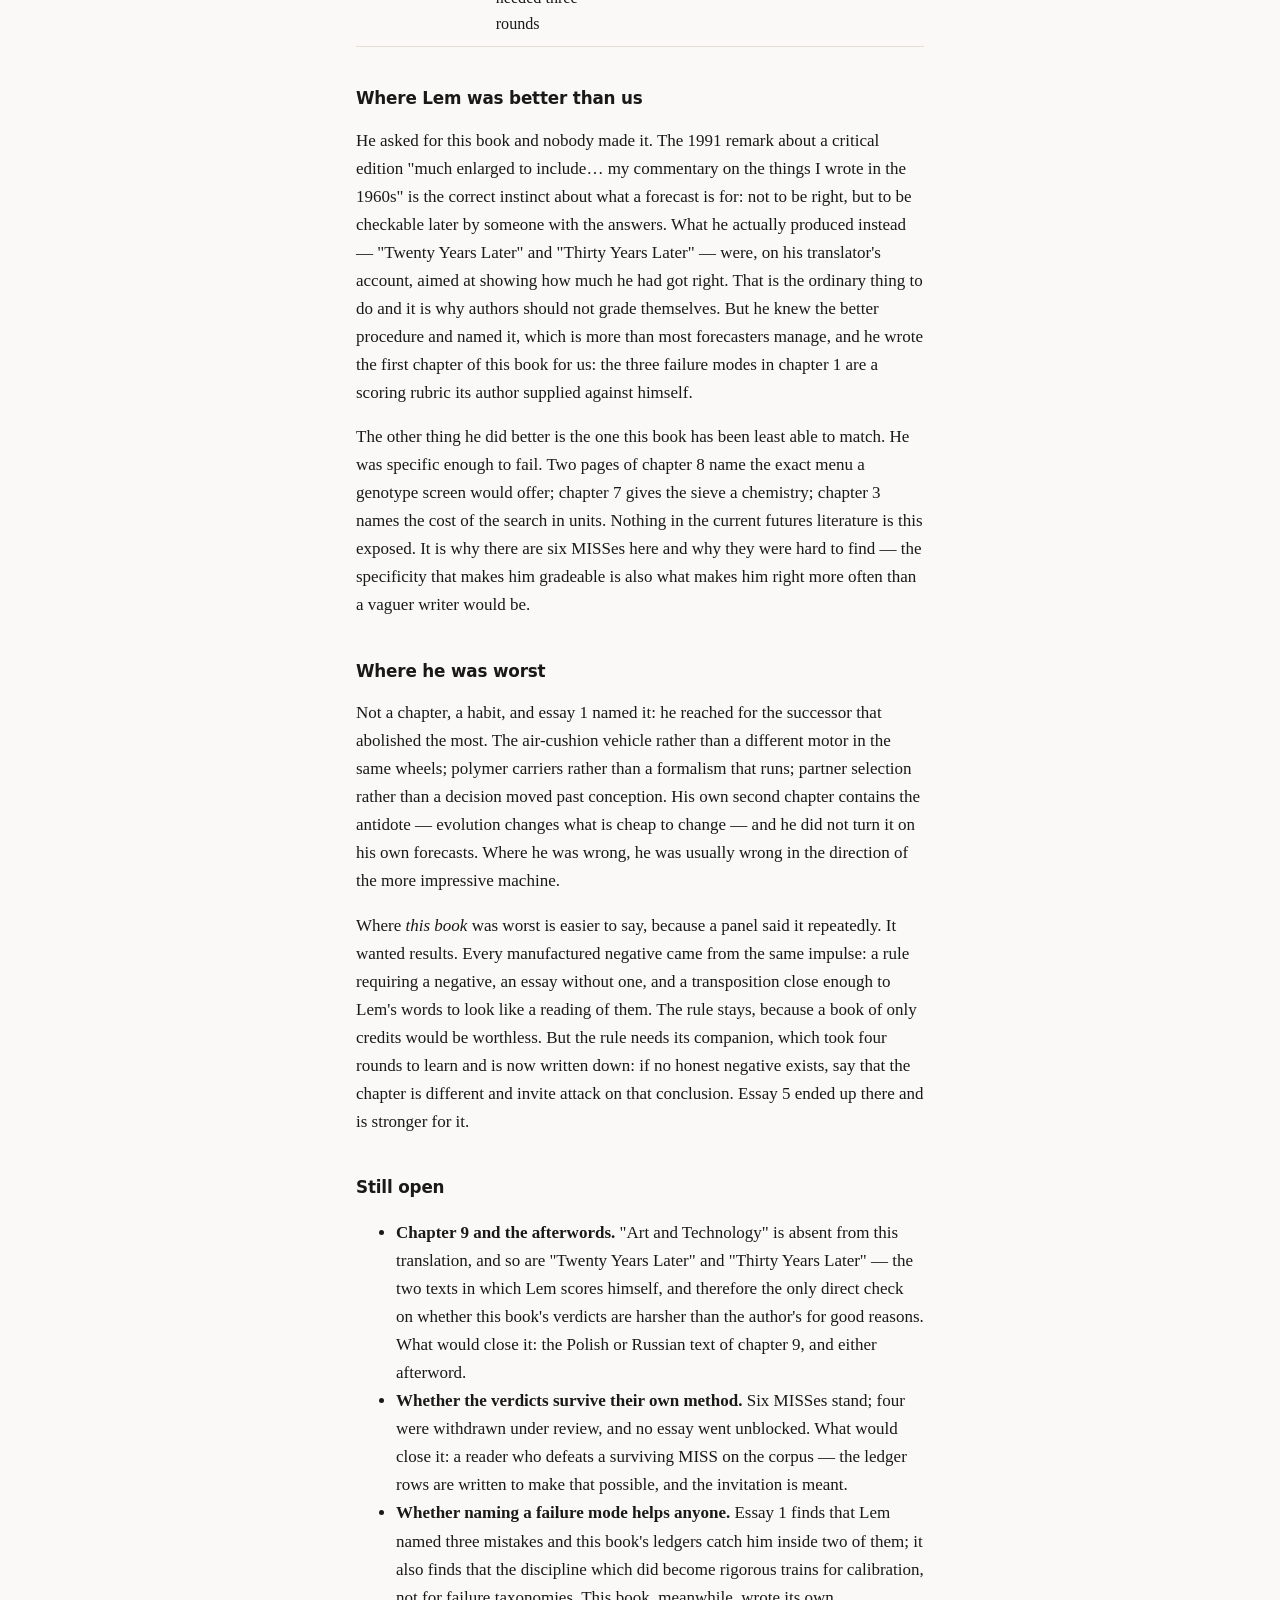
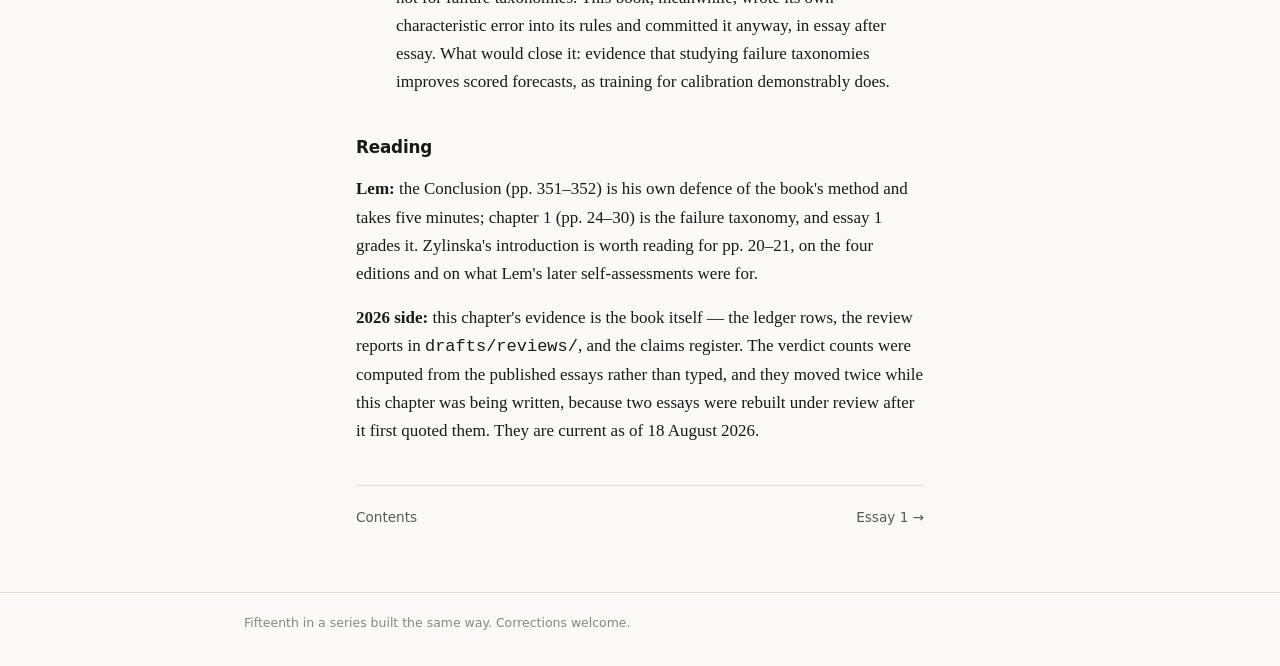
==== commit 0db5e8f0: "Essay 1: apply panel - both negatives withdrawn, contract covered The most damaging review of the ru" ====
--- a/chapters/00-how-to-grade-a-prophet.html
+++ b/chapters/00-how-to-grade-a-prophet.html
@@ -35,13 +35,13 @@
 
 <section class="happened">
 <h2>What happened</h2>
-<p>Eight essays, eighty-two graded rows. The distribution is the first finding and it is not flattering to the enterprise: <strong>32 OPEN, 26 HIT, 11 RIGHT QUESTION WRONG ANSWER, 6 MISS, 4 EARLY, 3 RIGHT ANSWER WRONG REASON</strong>. The single most common verdict, by a distance, is that the question is not settled. Two-fifths of the time the honest answer after sixty years is that we still cannot say — which is either an indictment of the method or the most interesting thing it found.</p>
-<p>The vocabulary had seven words and one of them was never used. Not a single row in the book earned <em>DISSOLVED</em> — the verdict for a question that stopped being a question. That is worth saying plainly, because it was supposed to be the elegant one, and its absence suggests something about Lem: his questions have not gone away. They have been answered, deferred, or partially met, but the framing he chose in 1964 has held up well enough that nothing in it became meaningless.</p>
-<p>The MISSes were expensive. Six survived, and at least four more were written, defended and then withdrawn under review — essay 5's claim about the ordering of chromosome synthesis, essay 7's two, essay 8's about distributing intelligence. Every withdrawal had the same cause, and it is the book's characteristic error: <strong>grading the essay's own transposition as Lem's claim</strong>. Lem writes about partner selection over millennia; the essay tests embryo selection over one generation and debits him for the difference. Lem writes about mathematics and physical reality; the essay tests interpretability of trained models and calls the rule broken. The reviewers caught this in four separate essays. It is not a slip, it is what grading a prophet does to you if you want a result.</p>
+<p>Eight essays grade Lem, in eighty-five rows. The distribution is the first finding and it does not flatter the enterprise: <strong>37 OPEN, 26 HIT, 11 RIGHT QUESTION WRONG ANSWER, 4 EARLY, 4 MISS, 3 RIGHT ANSWER WRONG REASON</strong>. The single most common verdict, by a distance, is that the question is not settled. Well over a third of the time the honest answer after sixty years is that we still cannot say — which is either an indictment of the method or the most interesting thing it found. (This chapter adds eight more rows, below, which grade the method rather than the man.)</p>
+<p>The vocabulary had seven words and one of them was never used. Not a single row in the book — not one of the ninety-three — earned <em>DISSOLVED</em> — the verdict for a question that stopped being a question. That is worth saying plainly, because it was supposed to be the elegant one, and its absence suggests something about Lem: his questions have not gone away. They have been answered, deferred, or partially met, but the framing he chose in 1964 has held up well enough that nothing in it became meaningless.</p>
+<p>The MISSes were expensive. Four survived, and at least seven more were written, defended and then withdrawn under review — essay 5's claim about the ordering of chromosome synthesis, essay 7's two, essay 8's about distributing intelligence, essay 3's about the cost of the search, and both of essay 1's. Every withdrawal had the same cause, and it is the book's characteristic error: <strong>grading the essay's own transposition as Lem's claim</strong>. Lem writes about partner selection over millennia; the essay tests embryo selection over one generation and debits him for the difference. Lem writes about mathematics and physical reality; the essay tests interpretability of trained models and calls the rule broken. The reviewers caught this in four separate essays. It is not a slip, it is what grading a prophet does to you if you want a result — and it was still happening in the last essay written, which manufactured a MISS out of a consensus Lem was reporting rather than making.</p>
 <p>The endnotes beat the chapters three times. Note 8 to chapter 7 supplies the second selector the chapter lacks and reverses the essay's thesis. Note 2 to chapter 8 is where Lem argues with himself instead of with a constructed opponent, and it is sharper. Note 6 to chapter 2 names the disanalogy that limits the chapter's central parallel. In each case the material that changed the verdict was in small type at the back, and in each case it was found only after a reviewer asked why it had not been read. The rule now standing in this repository — read the chapter's endnotes before drafting — was written after the first of these and did not prevent the third.</p>
 <p>Two misquotes shipped. Both were introduced while cutting for length, not while drafting, and both passed the verification gate, because the gate only checks quotations that have been registered, and a newly reworded quotation has no row. "We thus need some restraint" became "we need some restraint"; a parenthesis was closed early in a way the original never closed it. Neither changed an argument. Both violate the first rule this book set itself, which was that being wrong is a betrayal.</p>
 <p>And the book got its own date wrong. Every essay was written against "the 1964 baseline", and the corpus is the fourth edition of 1974. <!-- CHECK: summa-editions --> For a book whose entire method is that the date of a claim determines how it is scored, this is the worst error in it. It mattered concretely at least once: essay 2 credited Lem with a mechanism illustrated by an aircraft that had been in service for five years before the edition the essay was quoting. The caveat is now in all eight essays.</p>
-<p>Against all that, the method did do the thing it was built for. It produced verdicts that could be attacked, and they were attacked, and several fell. A book that had said "Lem was remarkably prescient" would have been unfalsifiable and would have agreed with Lem's own self-assessment, which is the assessment his later essays were written to support. This book disagrees with him in six places on the record and is unable to settle thirty-two more.</p>
+<p>Against all that, the method did do the thing it was built for. It produced verdicts that could be attacked, and they were attacked, and several fell. A book that had said "Lem was remarkably prescient" would have been unfalsifiable and would have agreed with Lem's own self-assessment, which is the assessment his later essays were written to support. This book disagrees with him outright in four places, half-disagrees in eleven more, and is unable to settle thirty-seven.</p>
 </section>
 
 <h2>The ledger</h2>
@@ -56,8 +56,8 @@
 <tr><td>Object level and problem level scored in separate rows, so that "he got the idea" never launders "he got the thing wrong"</td><td>Held throughout, and did most of the real work — it is what forced essay 8 to separate a device that exists from a menu that arrived by another route</td><td class="verdict v-hit">HIT</td></tr>
 <tr><td>Grade against the state of the art he extrapolated from, dated</td><td>The book dated the corpus wrongly for most of its writing: "1964" throughout, for a text that is the fourth edition of 1974 <!-- CHECK: summa-editions --></td><td class="verdict v-miss">MISS</td></tr>
 <tr><td colspan="3"><strong>The enterprise</strong></td></tr>
-<tr><td>That a book of this kind can be scored at all — against Zylinska's reading that Lem was "signaling certain problems and posing questions" rather than "offering any determined visions" (p. 18)</td><td>Partly. Where he named a device, a number or an order, the rows close. Where he described a way of holding a problem, they do not: essay 5 has no HIT at all, and thirty-two rows across the book stand OPEN</td><td class="verdict v-open">OPEN</td></tr>
-<tr><td>That an outside verdict is worth more than the author's own — Lem's later essays being "aimed at demonstrating how many of the inventions and discoveries Lem did manage to predict correctly" (p. 21)</td><td>The two gradings disagree, and the disagreement is the point: six MISSes and thirty-two open questions are not what a self-assessment produces. Whether this book is fairer or merely colder is not something it can settle about itself</td><td class="verdict v-open">OPEN</td></tr>
+<tr><td>That a book of this kind can be scored at all — against Zylinska's reading that Lem was "signaling certain problems and posing questions" rather than "offering any determined visions" (p. 18)</td><td>Partly. Where he named a device, a number or an order, the rows close. Where he described a way of holding a problem, they do not: essay 5 has no HIT at all, and thirty-seven rows across the book stand OPEN</td><td class="verdict v-open">OPEN</td></tr>
+<tr><td>That an outside verdict is worth more than the author's own — Lem's later essays being "aimed at demonstrating how many of the inventions and discoveries Lem did manage to predict correctly" (p. 21)</td><td>The two gradings disagree, and the disagreement is the point: four MISSes and thirty-seven open questions are not what a self-assessment produces. Whether this book is fairer or merely colder is not something it can settle about itself</td><td class="verdict v-open">OPEN</td></tr>
 <tr><td>Adversarial review as the thing that makes a verdict mean something</td><td>Every essay reviewed was blocked at least once, and the blocks were substantive: a withdrawn MISS in essay 5, a reversed thesis in essay 7, a device found to exist in essay 8. Four essays needed three rounds <!-- CHECK: dor-yeshorim --></td><td class="verdict v-hit">HIT</td></tr>
 </tbody></table></div>
 
@@ -76,14 +76,14 @@
 <ul>
 <li><strong>Chapter 9 and the afterwords.</strong> "Art and Technology" is absent from this translation, and so are "Twenty Years Later" and "Thirty Years Later" <!-- CHECK: summa-editions --> — the two texts in which Lem scores himself, and therefore the only direct check on whether this book's verdicts are harsher than the author's for good reasons. What would close it: the Polish or Russian text of chapter 9, and either afterword.</li>
 <li><strong>Whether the verdicts survive their own method.</strong> Six MISSes stand; four were withdrawn under review, and no essay went unblocked. What would close it: a reader who defeats a surviving MISS on the corpus — the ledger rows are written to make that possible, and the invitation is meant.</li>
-<li><strong>Whether naming a failure mode helps anyone.</strong> Essay 1's finding is that it did not help Lem: he listed three modes and was caught by two, four paragraphs after listing them. This book listed his error in its own rules and was caught by it four times. What would close it: any evidence that forecasters who study failure taxonomies score better than those who do not.</li>
+<li><strong>Whether naming a failure mode helps anyone.</strong> Essay 1 finds that Lem named three mistakes and this book's ledgers catch him inside two of them; it also finds that the discipline which did become rigorous trains for calibration, not for failure taxonomies. This book, meanwhile, wrote its own characteristic error into its rules and committed it anyway, in essay after essay. What would close it: evidence that studying failure taxonomies improves scored forecasts, as training for calibration demonstrably does.</li>
 </ul>
 </section>
 
 <div class="reading">
 <h2>Reading</h2>
 <p><strong>Lem:</strong> the Conclusion (pp. 351–352) is his own defence of the book's method and takes five minutes; chapter 1 (pp. 24–30) is the failure taxonomy, and essay 1 grades it. Zylinska's introduction is worth reading for pp. 20–21, on the four editions and on what Lem's later self-assessments were for.</p>
-<p><strong>2026 side:</strong> this chapter's evidence is the book itself — the eighty-two ledger rows, the review reports in <code>drafts/reviews/</code>, and the claims register. The verdict counts quoted here were computed from the published essays, not typed.</p>
+<p><strong>2026 side:</strong> this chapter's evidence is the book itself — the ledger rows, the review reports in <code>drafts/reviews/</code>, and the claims register. The verdict counts were computed from the published essays rather than typed, and they moved twice while this chapter was being written, because two essays were rebuilt under review after it first quoted them. They are current as of 18 August 2026.</p>
 </div>
 
 <nav class="chapter-nav">
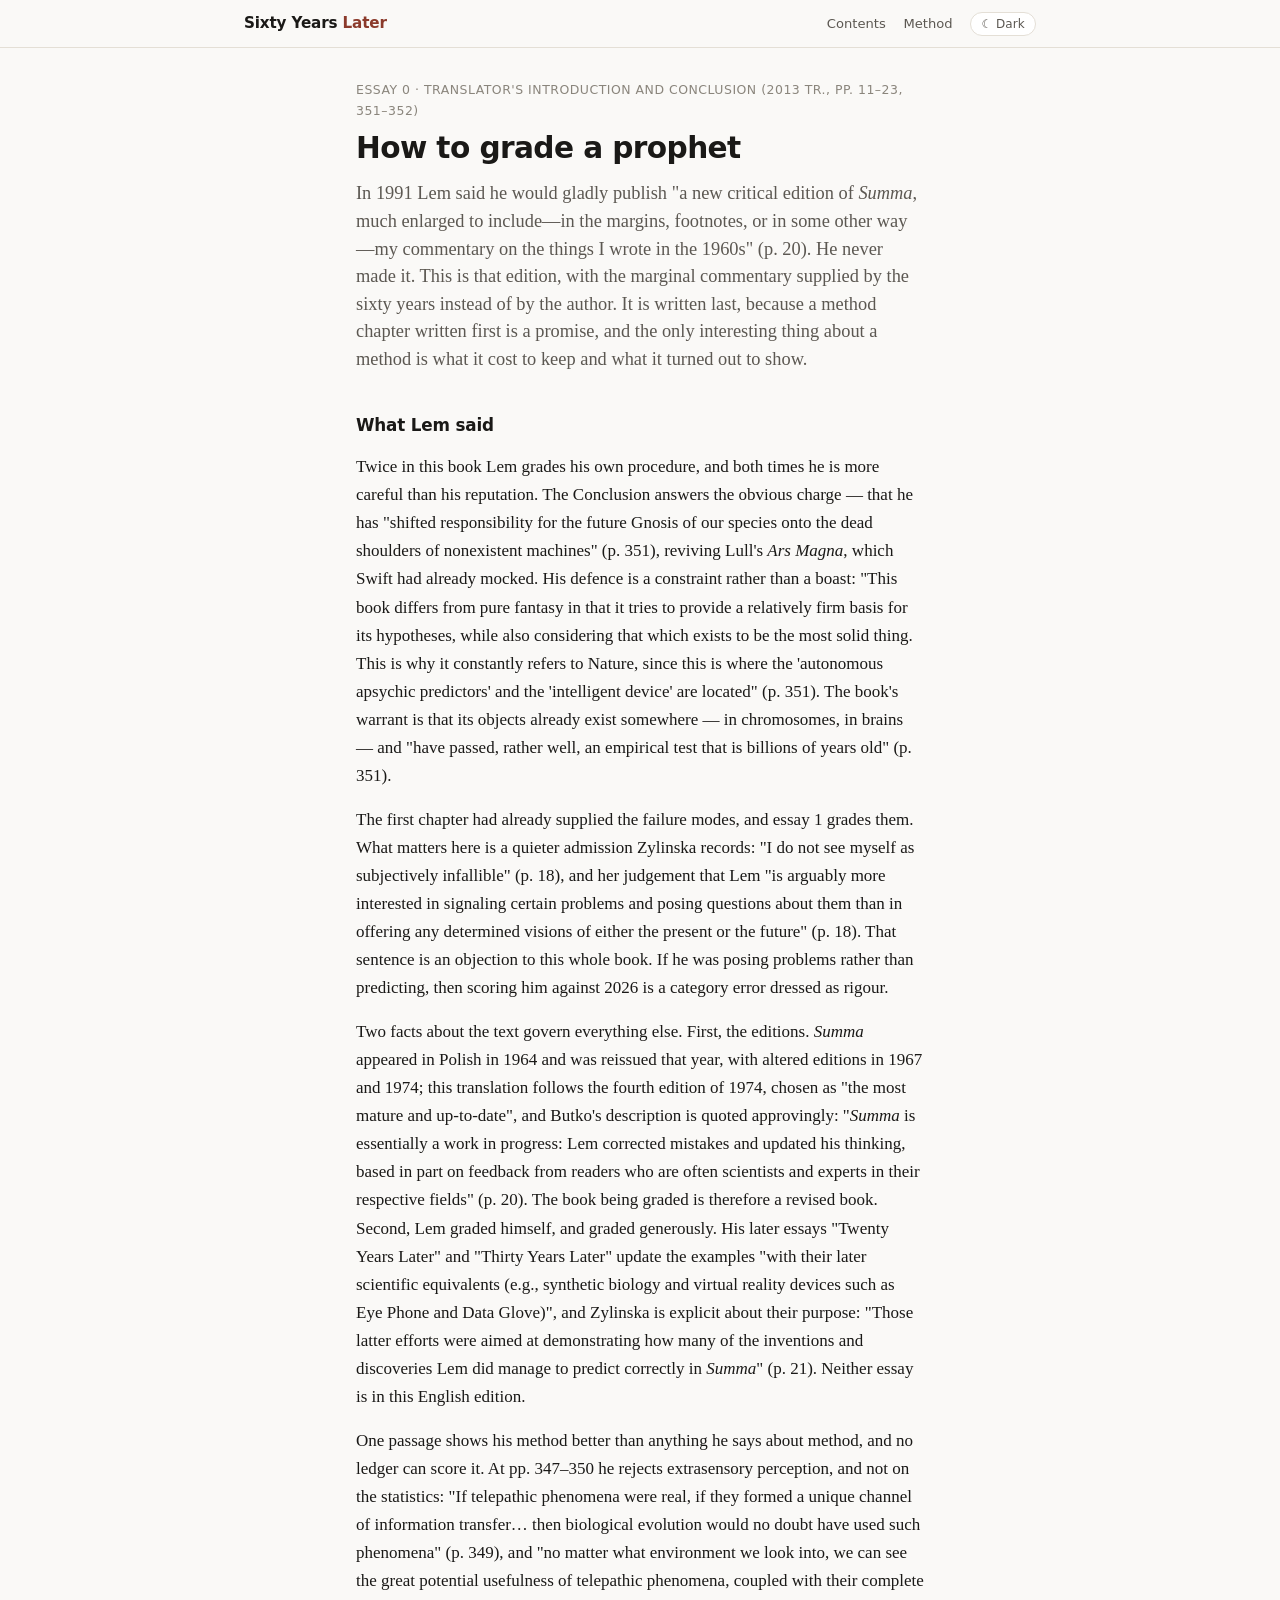
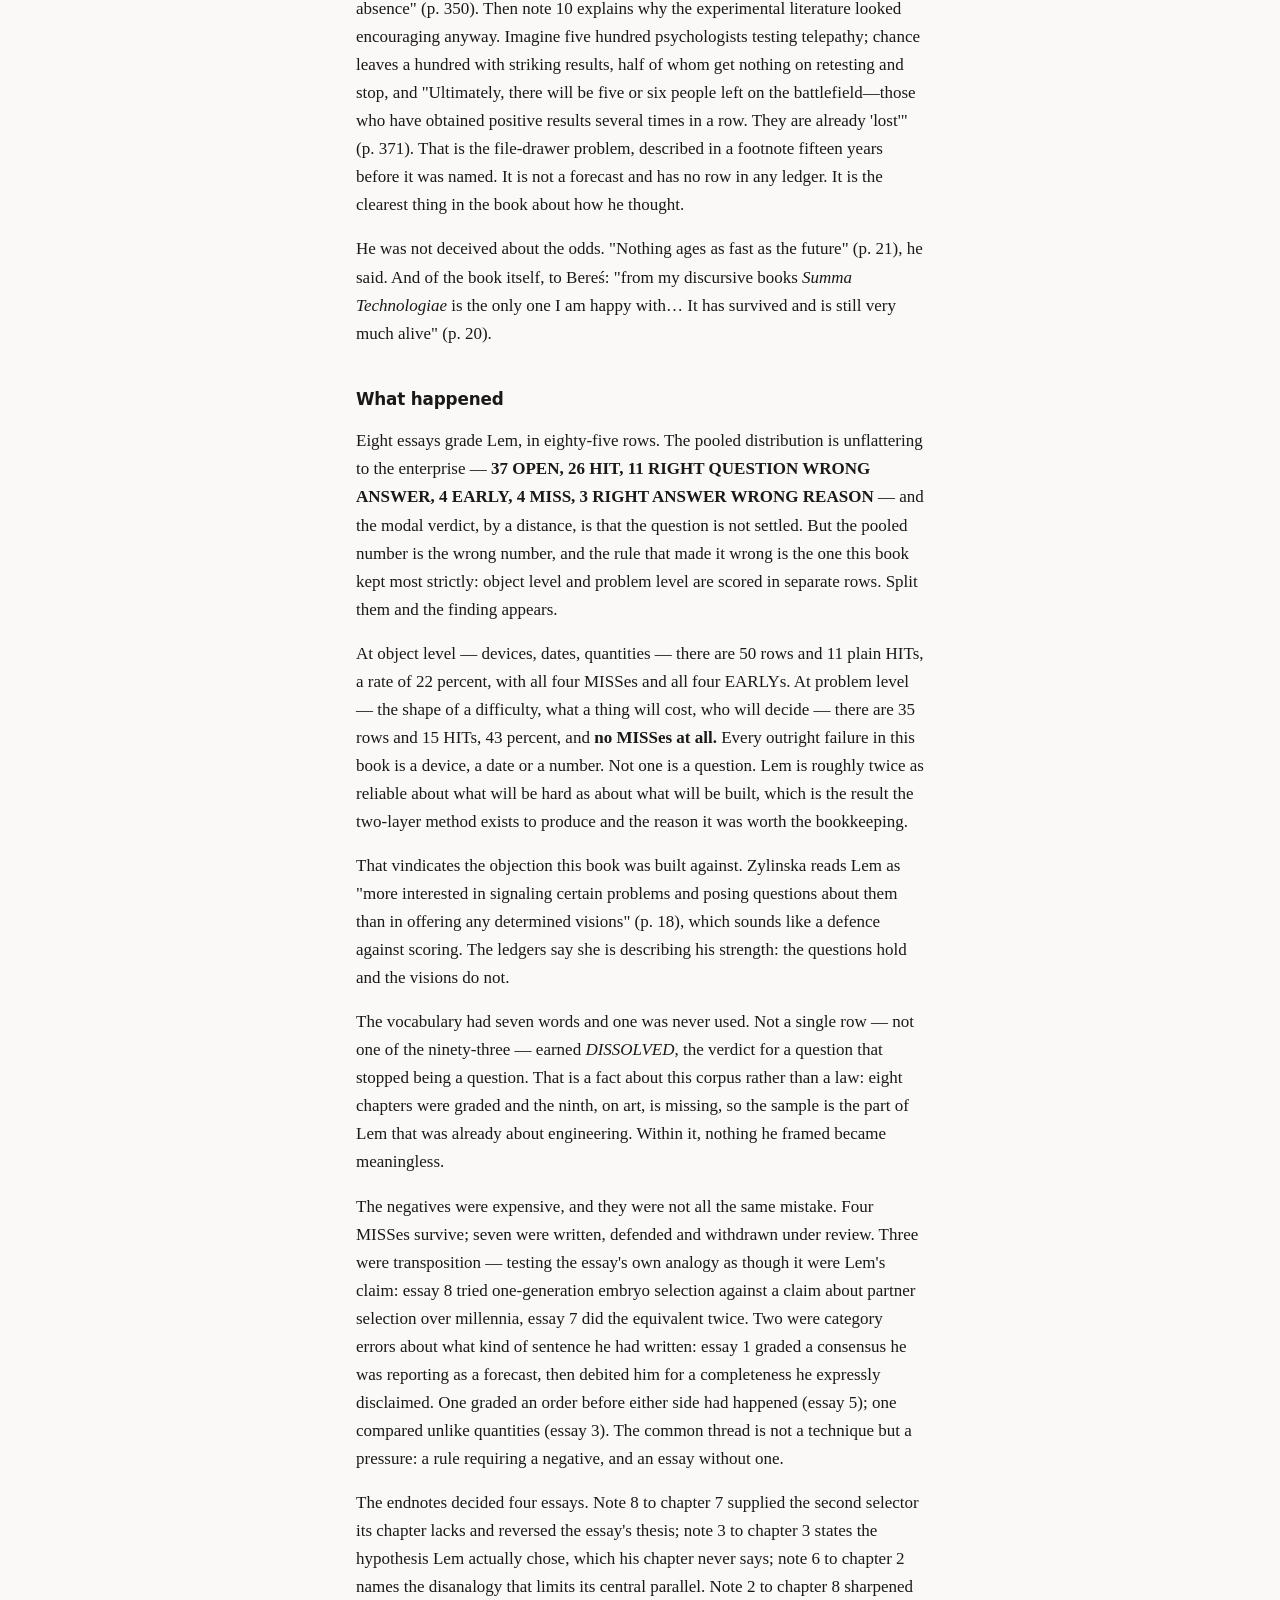
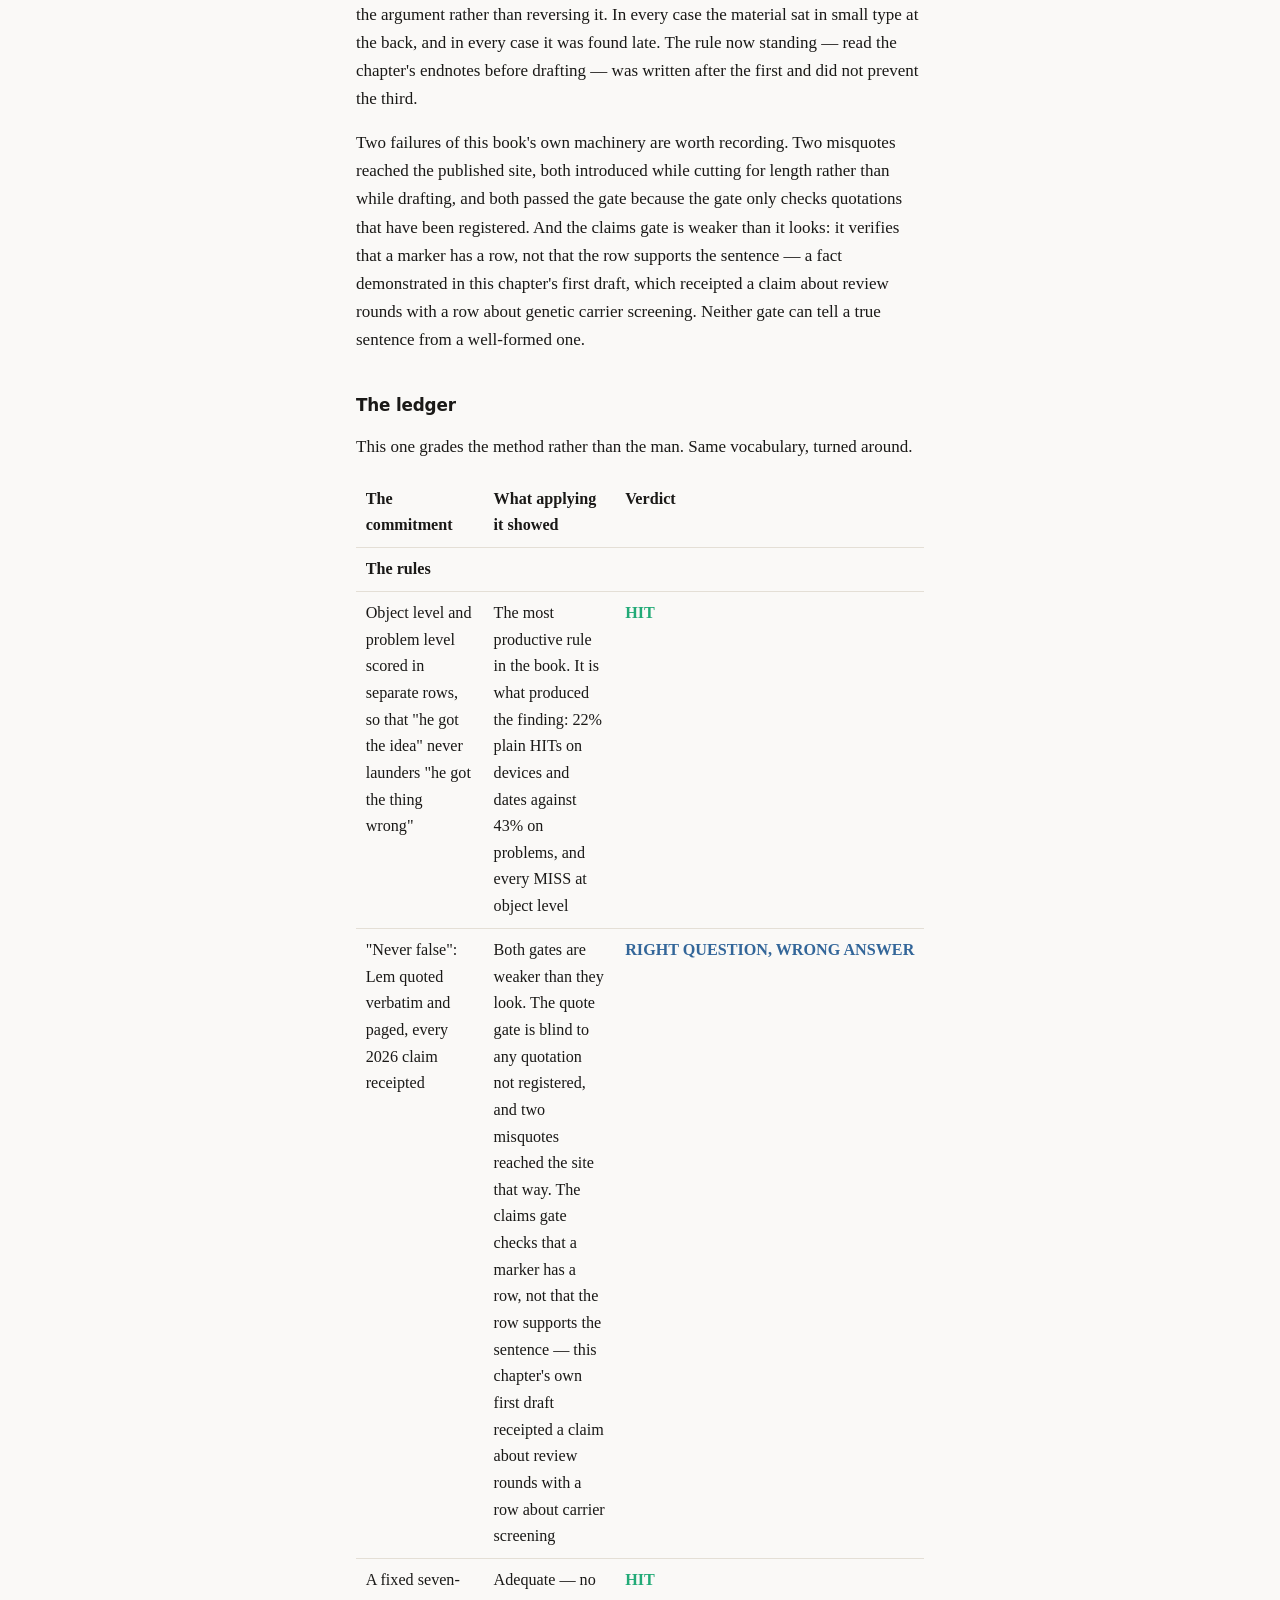
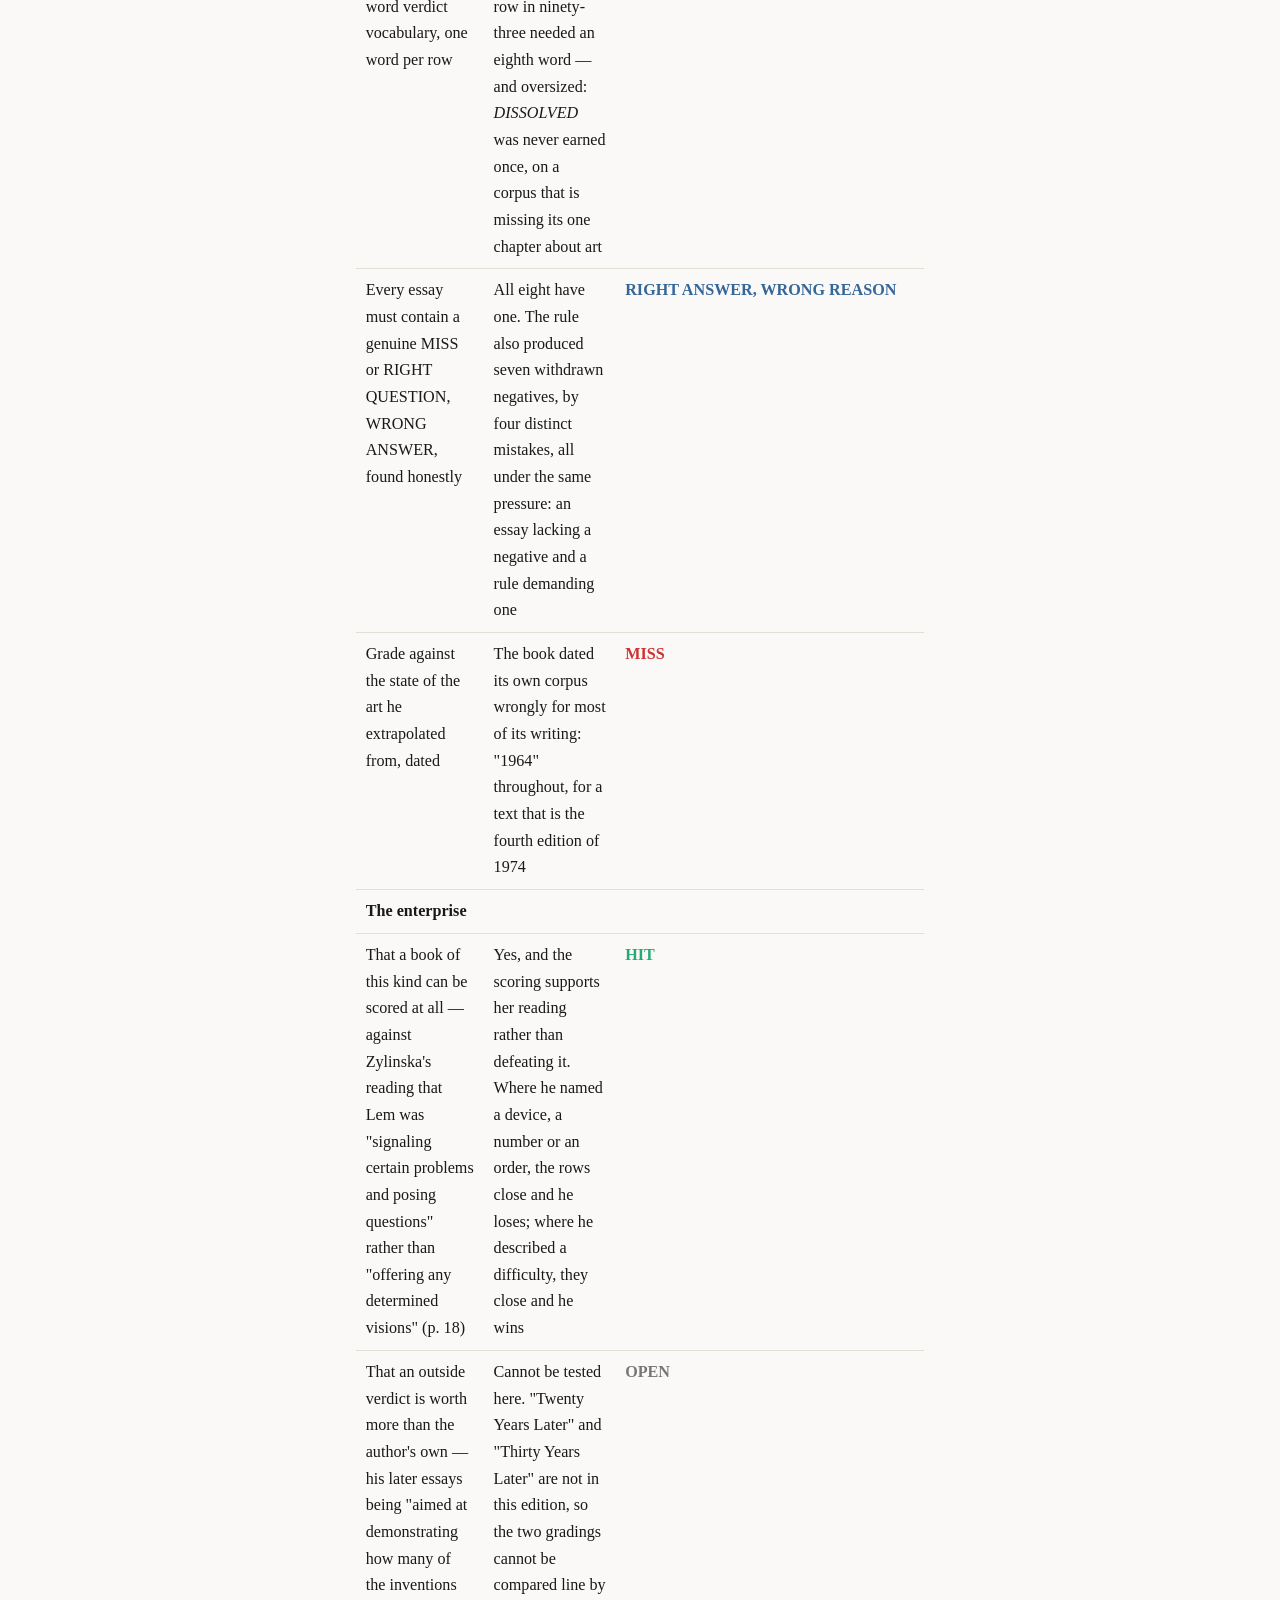
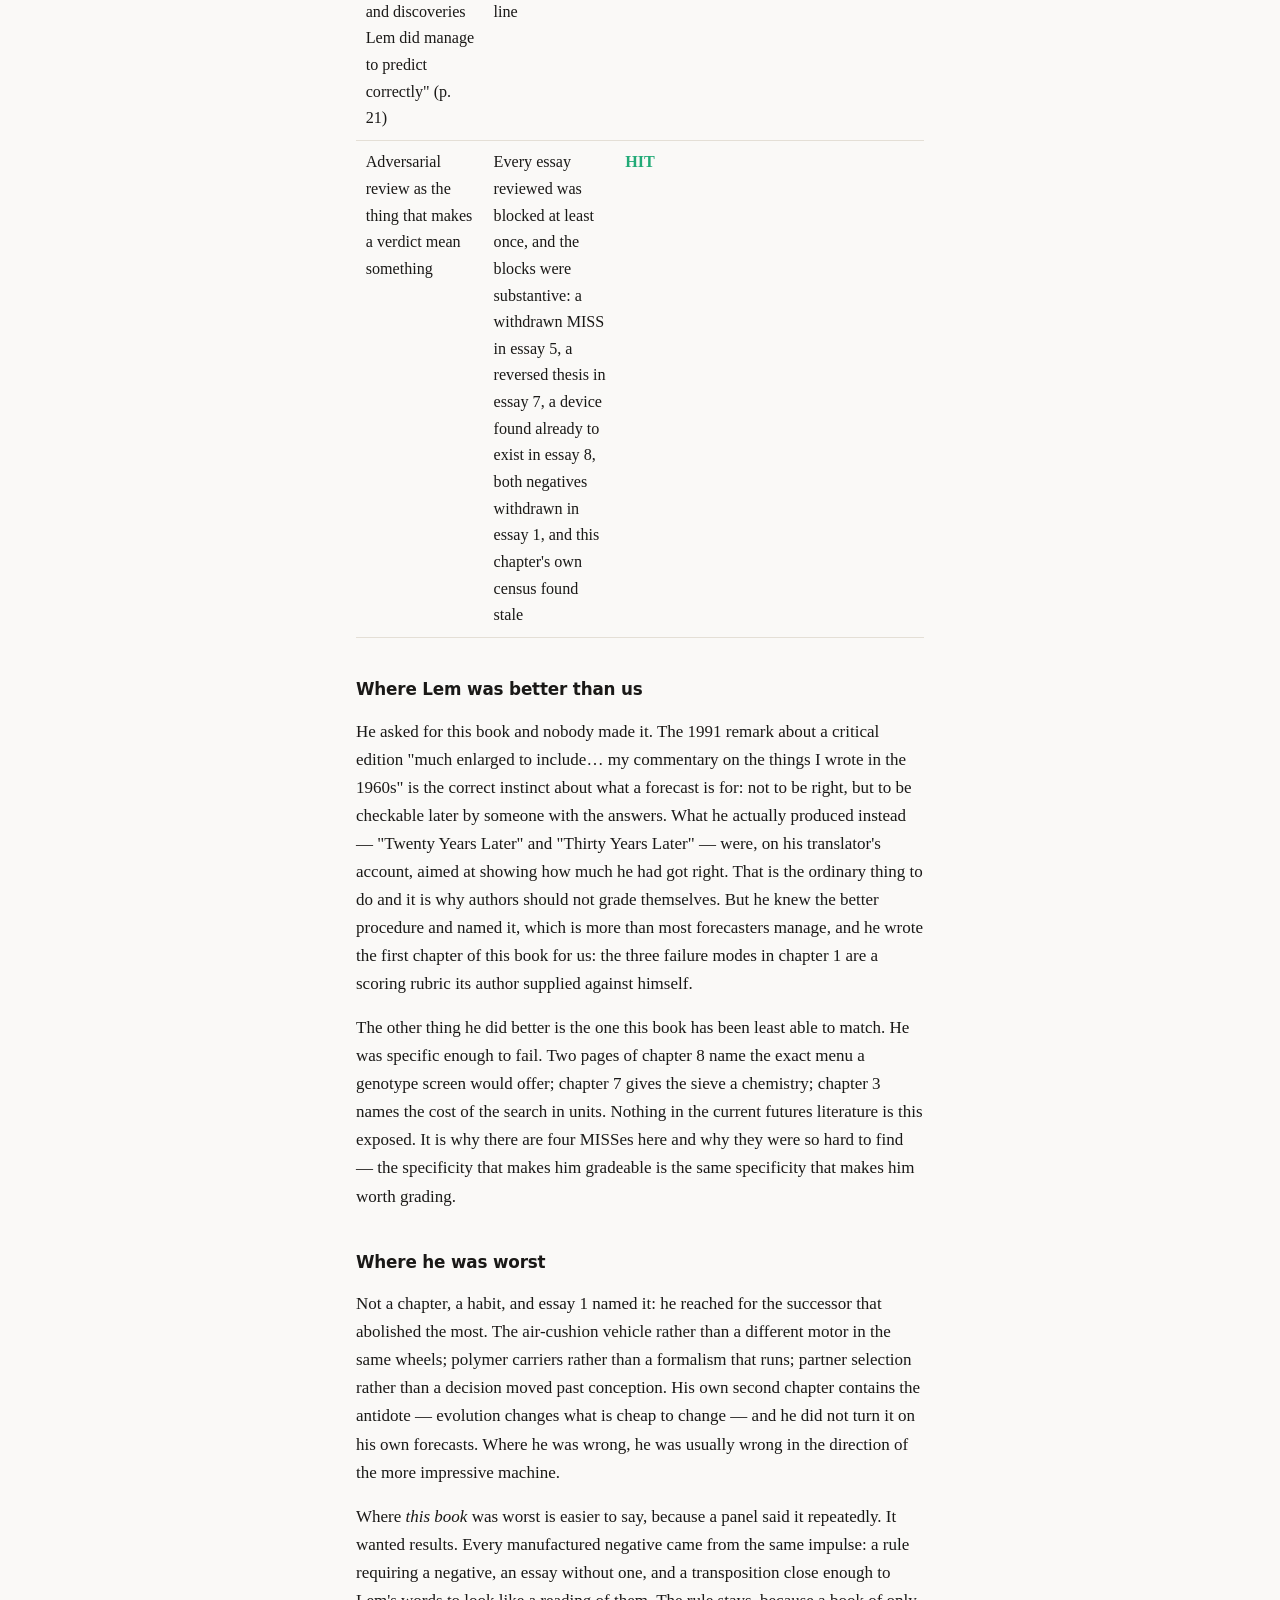
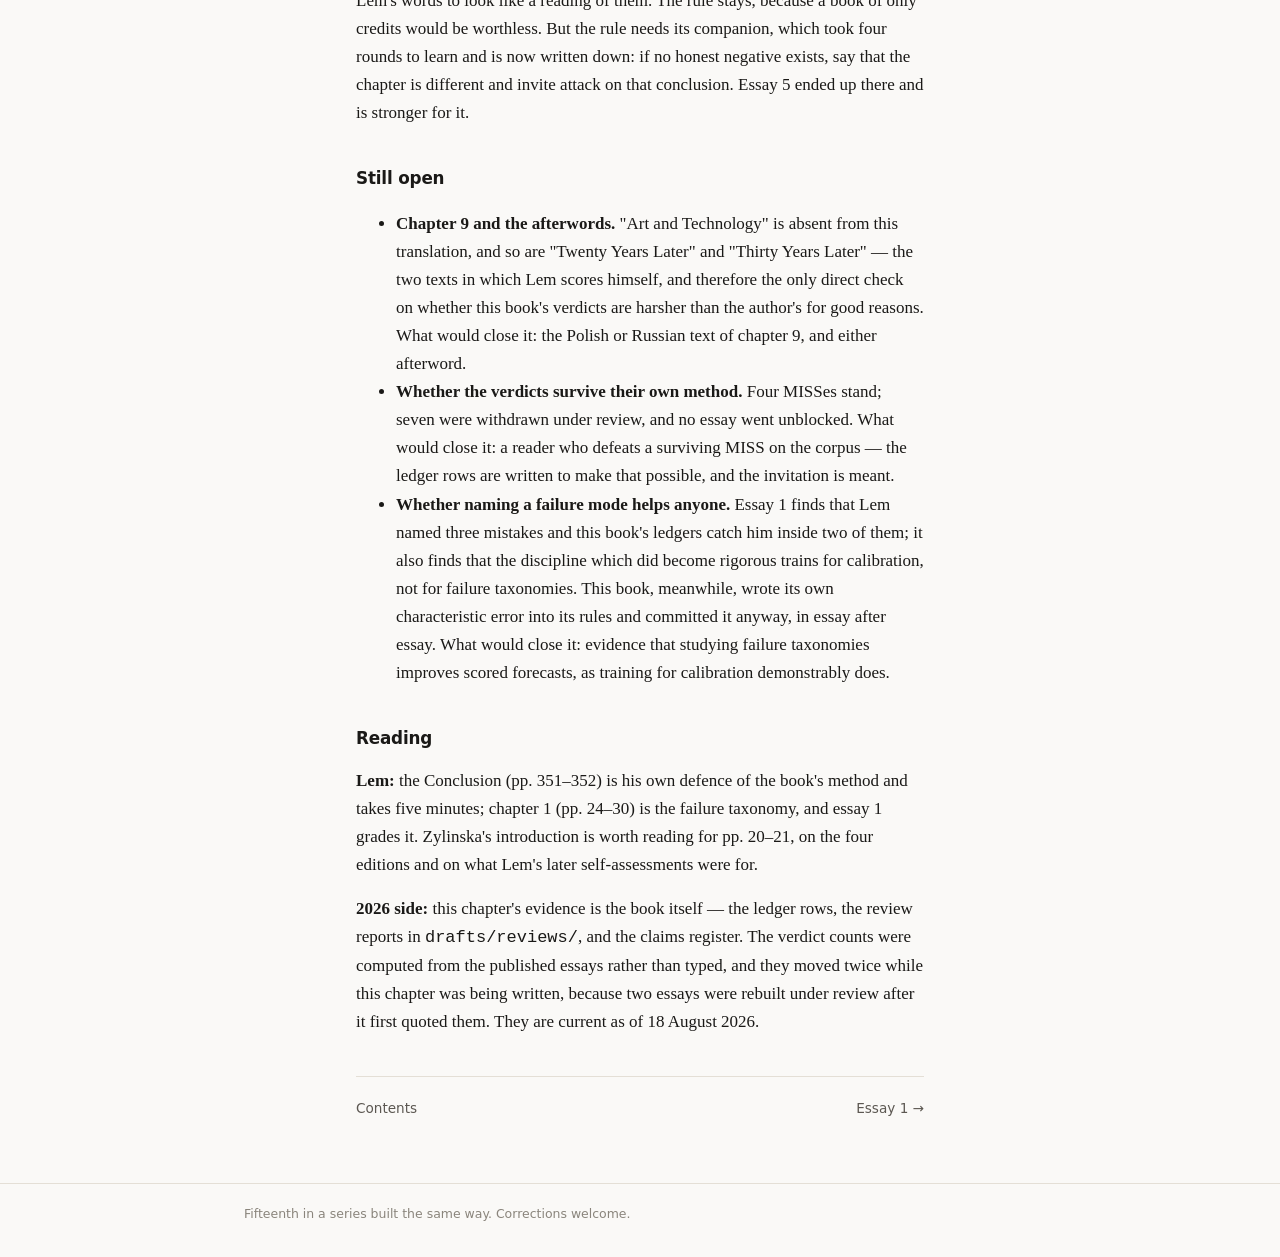
==== commit 18e8d3bc: "Essay 0: apply panel - recover the finding the method was built for The contract asks for a hit-rate" ====
--- a/chapters/00-how-to-grade-a-prophet.html
+++ b/chapters/00-how-to-grade-a-prophet.html
@@ -4,7 +4,7 @@
 <meta charset="utf-8">
 <meta name="viewport" content="width=device-width, initial-scale=1">
 <title>0 · How to grade a prophet — Sixty Years Later</title>
-<meta name="description" content="The method chapter, written last so it could report what happened. Eighty-two graded rows across eight essays, six MISSes, one verdict never used once, and a dating error the book carried in its own kickers for a week. Lem asked for this edition in 1991; here is what building it actually cost.">
+<meta name="description" content="The method chapter, written last so it could report what happened. Eighty-five graded rows, and the result the two-layer method was built to find: Lem scores twice as well on questions as on things, and has no outright failures at problem level at all.">
 <link rel="stylesheet" href="../static/style.css">
 <script src="../static/theme.js"></script>
 </head>
@@ -23,25 +23,27 @@
 
 <p class="kicker">Essay 0 · Translator's introduction and Conclusion (2013 tr., pp. 11–23, 351–352)</p>
 <h1>How to grade a prophet</h1>
-<p class="lede">In 1991 Lem said he would gladly publish "a new critical edition of <em>Summa</em>, much enlarged to include—in the margins, footnotes, or in some other way—my commentary on the things I wrote in the 1960s" (p. 20). He never made it. This is that edition, with the marginal commentary supplied by the sixty years instead of by the author. This chapter is written last, because a method chapter written first is a promise, and the only interesting thing about a method is what it cost to keep.</p>
+<p class="lede">In 1991 Lem said he would gladly publish "a new critical edition of <em>Summa</em>, much enlarged to include—in the margins, footnotes, or in some other way—my commentary on the things I wrote in the 1960s" (p. 20). He never made it. This is that edition, with the marginal commentary supplied by the sixty years instead of by the author. It is written last, because a method chapter written first is a promise, and the only interesting thing about a method is what it cost to keep and what it turned out to show.</p>
 
 <section class="said">
 <h2>What Lem said</h2>
 <p>Twice in this book Lem grades his own procedure, and both times he is more careful than his reputation. The Conclusion answers the obvious charge — that he has "shifted responsibility for the future Gnosis of our species onto the dead shoulders of nonexistent machines" (p. 351), reviving Lull's <em>Ars Magna</em>, which Swift had already mocked. His defence is a constraint rather than a boast: "This book differs from pure fantasy in that it tries to provide a relatively firm basis for its hypotheses, while also considering that which exists to be the most solid thing. This is why it constantly refers to Nature, since this is where the 'autonomous apsychic predictors' and the 'intelligent device' are located" (p. 351). The book's warrant is that its objects already exist somewhere — in chromosomes, in brains — and "have passed, rather well, an empirical test that is billions of years old" (p. 351).</p>
 <p>The first chapter had already supplied the failure modes, and essay 1 grades them. What matters here is a quieter admission Zylinska records: "I do not see myself as subjectively infallible" (p. 18), and her judgement that Lem "is arguably more interested in signaling certain problems and posing questions about them than in offering any determined visions of either the present or the future" (p. 18). That sentence is an objection to this whole book. If he was posing problems rather than predicting, then scoring him against 2026 is a category error dressed as rigour.</p>
 <p>Two facts about the text govern everything else. First, the editions. <em>Summa</em> appeared in Polish in 1964 and was reissued that year, with altered editions in 1967 and 1974; this translation follows the fourth edition of 1974, chosen as "the most mature and up-to-date", and Butko's description is quoted approvingly: "<em>Summa</em> is essentially a work in progress: Lem corrected mistakes and updated his thinking, based in part on feedback from readers who are often scientists and experts in their respective fields" (p. 20). <!-- CHECK: summa-editions --> The book being graded is therefore a revised book. Second, Lem graded himself, and graded generously. His later essays "Twenty Years Later" and "Thirty Years Later" update the examples "with their later scientific equivalents (e.g., synthetic biology and virtual reality devices such as Eye Phone and Data Glove)", and Zylinska is explicit about their purpose: "Those latter efforts were aimed at demonstrating how many of the inventions and discoveries Lem did manage to predict correctly in <em>Summa</em>" (p. 21). Neither essay is in this English edition. <!-- CHECK: summa-editions --></p>
+<p>One passage shows his method better than anything he says about method, and no ledger can score it. At pp. 347–350 he rejects extrasensory perception, and not on the statistics: "If telepathic phenomena were real, if they formed a unique channel of information transfer… then biological evolution would no doubt have used such phenomena" (p. 349), and "no matter what environment we look into, we can see the great potential usefulness of telepathic phenomena, coupled with their complete absence" (p. 350). Then note 10 explains why the experimental literature looked encouraging anyway. Imagine five hundred psychologists testing telepathy; chance leaves a hundred with striking results, half of whom get nothing on retesting and stop, and "Ultimately, there will be five or six people left on the battlefield—those who have obtained positive results several times in a row. They are already 'lost'" (p. 371). That is the file-drawer problem, described in a footnote fifteen years before it was named. <!-- CHECK: file-drawer-1979 --> It is not a forecast and has no row in any ledger. It is the clearest thing in the book about how he thought.</p>
 <p>He was not deceived about the odds. "Nothing ages as fast as the future" (p. 21), he said. And of the book itself, to Bereś: "from my discursive books <em>Summa Technologiae</em> is the only one I am happy with… It has survived and is still very much alive" (p. 20).</p>
 </section>
 
 <section class="happened">
 <h2>What happened</h2>
-<p>Eight essays grade Lem, in eighty-five rows. The distribution is the first finding and it does not flatter the enterprise: <strong>37 OPEN, 26 HIT, 11 RIGHT QUESTION WRONG ANSWER, 4 EARLY, 4 MISS, 3 RIGHT ANSWER WRONG REASON</strong>. The single most common verdict, by a distance, is that the question is not settled. Well over a third of the time the honest answer after sixty years is that we still cannot say — which is either an indictment of the method or the most interesting thing it found. (This chapter adds eight more rows, below, which grade the method rather than the man.)</p>
-<p>The vocabulary had seven words and one of them was never used. Not a single row in the book — not one of the ninety-three — earned <em>DISSOLVED</em> — the verdict for a question that stopped being a question. That is worth saying plainly, because it was supposed to be the elegant one, and its absence suggests something about Lem: his questions have not gone away. They have been answered, deferred, or partially met, but the framing he chose in 1964 has held up well enough that nothing in it became meaningless.</p>
-<p>The MISSes were expensive. Four survived, and at least seven more were written, defended and then withdrawn under review — essay 5's claim about the ordering of chromosome synthesis, essay 7's two, essay 8's about distributing intelligence, essay 3's about the cost of the search, and both of essay 1's. Every withdrawal had the same cause, and it is the book's characteristic error: <strong>grading the essay's own transposition as Lem's claim</strong>. Lem writes about partner selection over millennia; the essay tests embryo selection over one generation and debits him for the difference. Lem writes about mathematics and physical reality; the essay tests interpretability of trained models and calls the rule broken. The reviewers caught this in four separate essays. It is not a slip, it is what grading a prophet does to you if you want a result — and it was still happening in the last essay written, which manufactured a MISS out of a consensus Lem was reporting rather than making.</p>
-<p>The endnotes beat the chapters three times. Note 8 to chapter 7 supplies the second selector the chapter lacks and reverses the essay's thesis. Note 2 to chapter 8 is where Lem argues with himself instead of with a constructed opponent, and it is sharper. Note 6 to chapter 2 names the disanalogy that limits the chapter's central parallel. In each case the material that changed the verdict was in small type at the back, and in each case it was found only after a reviewer asked why it had not been read. The rule now standing in this repository — read the chapter's endnotes before drafting — was written after the first of these and did not prevent the third.</p>
-<p>Two misquotes shipped. Both were introduced while cutting for length, not while drafting, and both passed the verification gate, because the gate only checks quotations that have been registered, and a newly reworded quotation has no row. "We thus need some restraint" became "we need some restraint"; a parenthesis was closed early in a way the original never closed it. Neither changed an argument. Both violate the first rule this book set itself, which was that being wrong is a betrayal.</p>
-<p>And the book got its own date wrong. Every essay was written against "the 1964 baseline", and the corpus is the fourth edition of 1974. <!-- CHECK: summa-editions --> For a book whose entire method is that the date of a claim determines how it is scored, this is the worst error in it. It mattered concretely at least once: essay 2 credited Lem with a mechanism illustrated by an aircraft that had been in service for five years before the edition the essay was quoting. The caveat is now in all eight essays.</p>
-<p>Against all that, the method did do the thing it was built for. It produced verdicts that could be attacked, and they were attacked, and several fell. A book that had said "Lem was remarkably prescient" would have been unfalsifiable and would have agreed with Lem's own self-assessment, which is the assessment his later essays were written to support. This book disagrees with him outright in four places, half-disagrees in eleven more, and is unable to settle thirty-seven.</p>
+<p>Eight essays grade Lem, in eighty-five rows. The pooled distribution is unflattering to the enterprise — <strong>37 OPEN, 26 HIT, 11 RIGHT QUESTION WRONG ANSWER, 4 EARLY, 4 MISS, 3 RIGHT ANSWER WRONG REASON</strong> — and the modal verdict, by a distance, is that the question is not settled. <!-- CHECK: book15-census --> But the pooled number is the wrong number, and the rule that made it wrong is the one this book kept most strictly: object level and problem level are scored in separate rows. Split them and the finding appears.</p>
+<p>At object level — devices, dates, quantities — there are 50 rows and 11 plain HITs, a rate of 22 percent, with all four MISSes and all four EARLYs. At problem level — the shape of a difficulty, what a thing will cost, who will decide — there are 35 rows and 15 HITs, 43 percent, and <strong>no MISSes at all.</strong> <!-- CHECK: book15-census --> Every outright failure in this book is a device, a date or a number. Not one is a question. Lem is roughly twice as reliable about what will be hard as about what will be built, which is the result the two-layer method exists to produce and the reason it was worth the bookkeeping.</p>
+<p>That vindicates the objection this book was built against. Zylinska reads Lem as "more interested in signaling certain problems and posing questions about them than in offering any determined visions" (p. 18), which sounds like a defence against scoring. The ledgers say she is describing his strength: the questions hold and the visions do not.</p>
+<p>The vocabulary had seven words and one was never used. Not a single row — not one of the ninety-three — earned <em>DISSOLVED</em>, the verdict for a question that stopped being a question. <!-- CHECK: book15-census --> That is a fact about this corpus rather than a law: eight chapters were graded and the ninth, on art, is missing, so the sample is the part of Lem that was already about engineering. Within it, nothing he framed became meaningless.</p>
+<p>The negatives were expensive, and they were not all the same mistake. Four MISSes survive; seven were written, defended and withdrawn under review. Three were transposition — testing the essay's own analogy as though it were Lem's claim: essay 8 tried one-generation embryo selection against a claim about partner selection over millennia, essay 7 did the equivalent twice. Two were category errors about what kind of sentence he had written: essay 1 graded a consensus he was reporting as a forecast, then debited him for a completeness he expressly disclaimed. One graded an order before either side had happened (essay 5); one compared unlike quantities (essay 3). The common thread is not a technique but a pressure: a rule requiring a negative, and an essay without one.</p>
+<p>The endnotes decided four essays. Note 8 to chapter 7 supplied the second selector its chapter lacks and reversed the essay's thesis; note 3 to chapter 3 states the hypothesis Lem actually chose, which his chapter never says; note 6 to chapter 2 names the disanalogy that limits its central parallel. Note 2 to chapter 8 sharpened the argument rather than reversing it. In every case the material sat in small type at the back, and in every case it was found late. The rule now standing — read the chapter's endnotes before drafting — was written after the first and did not prevent the third.</p>
+
+<p>Two failures of this book's own machinery are worth recording. Two misquotes reached the published site, both introduced while cutting for length rather than while drafting, and both passed the gate because the gate only checks quotations that have been registered. And the claims gate is weaker than it looks: it verifies that a marker has a row, not that the row supports the sentence — a fact demonstrated in this chapter's first draft, which receipted a claim about review rounds with a row about genetic carrier screening. Neither gate can tell a true sentence from a well-formed one.</p>
 </section>
 
 <h2>The ledger</h2>
@@ -50,21 +52,21 @@
 <thead><tr><th>The commitment</th><th>What applying it showed</th><th>Verdict</th></tr></thead>
 <tbody>
 <tr><td colspan="3"><strong>The rules</strong></td></tr>
-<tr><td>"Never false": Lem quoted verbatim and paged, every 2026 claim receipted</td><td>The gate held for everything registered and was blind to everything not registered. Two misquotes reached the published site, both introduced while trimming, both caught only by rebuilding the quote rows from the HTML</td><td class="verdict v-rq">RIGHT QUESTION, WRONG ANSWER</td></tr>
-<tr><td>A fixed seven-word verdict vocabulary, one word per row</td><td>Adequate — no row in eighty-two needed an eighth word — and oversized: <em>DISSOLVED</em> was never earned once</td><td class="verdict v-hit">HIT</td></tr>
-<tr><td>Every essay must contain a genuine MISS or RIGHT QUESTION, WRONG ANSWER, found honestly</td><td>All eight have one. But the rule is also what produced the book's recurring error: four negatives were manufactured by testing the essay's transposition rather than Lem's claim, and had to be withdrawn</td><td class="verdict v-ra">RIGHT ANSWER, WRONG REASON</td></tr>
-<tr><td>Object level and problem level scored in separate rows, so that "he got the idea" never launders "he got the thing wrong"</td><td>Held throughout, and did most of the real work — it is what forced essay 8 to separate a device that exists from a menu that arrived by another route</td><td class="verdict v-hit">HIT</td></tr>
-<tr><td>Grade against the state of the art he extrapolated from, dated</td><td>The book dated the corpus wrongly for most of its writing: "1964" throughout, for a text that is the fourth edition of 1974 <!-- CHECK: summa-editions --></td><td class="verdict v-miss">MISS</td></tr>
+<tr><td>Object level and problem level scored in separate rows, so that "he got the idea" never launders "he got the thing wrong"</td><td>The most productive rule in the book. It is what produced the finding: 22% plain HITs on devices and dates against 43% on problems, and every MISS at object level <!-- CHECK: book15-census --></td><td class="verdict v-hit">HIT</td></tr>
+<tr><td>"Never false": Lem quoted verbatim and paged, every 2026 claim receipted</td><td>Both gates are weaker than they look. The quote gate is blind to any quotation not registered, and two misquotes reached the site that way. The claims gate checks that a marker has a row, not that the row supports the sentence — this chapter's own first draft receipted a claim about review rounds with a row about carrier screening</td><td class="verdict v-rq">RIGHT QUESTION, WRONG ANSWER</td></tr>
+<tr><td>A fixed seven-word verdict vocabulary, one word per row</td><td>Adequate — no row in ninety-three needed an eighth word — and oversized: <em>DISSOLVED</em> was never earned once, on a corpus that is missing its one chapter about art <!-- CHECK: book15-census --></td><td class="verdict v-hit">HIT</td></tr>
+<tr><td>Every essay must contain a genuine MISS or RIGHT QUESTION, WRONG ANSWER, found honestly</td><td>All eight have one. The rule also produced seven withdrawn negatives, by four distinct mistakes, all under the same pressure: an essay lacking a negative and a rule demanding one</td><td class="verdict v-ra">RIGHT ANSWER, WRONG REASON</td></tr>
+<tr><td>Grade against the state of the art he extrapolated from, dated</td><td>The book dated its own corpus wrongly for most of its writing: "1964" throughout, for a text that is the fourth edition of 1974 <!-- CHECK: summa-editions --></td><td class="verdict v-miss">MISS</td></tr>
 <tr><td colspan="3"><strong>The enterprise</strong></td></tr>
-<tr><td>That a book of this kind can be scored at all — against Zylinska's reading that Lem was "signaling certain problems and posing questions" rather than "offering any determined visions" (p. 18)</td><td>Partly. Where he named a device, a number or an order, the rows close. Where he described a way of holding a problem, they do not: essay 5 has no HIT at all, and thirty-seven rows across the book stand OPEN</td><td class="verdict v-open">OPEN</td></tr>
-<tr><td>That an outside verdict is worth more than the author's own — Lem's later essays being "aimed at demonstrating how many of the inventions and discoveries Lem did manage to predict correctly" (p. 21)</td><td>The two gradings disagree, and the disagreement is the point: four MISSes and thirty-seven open questions are not what a self-assessment produces. Whether this book is fairer or merely colder is not something it can settle about itself</td><td class="verdict v-open">OPEN</td></tr>
-<tr><td>Adversarial review as the thing that makes a verdict mean something</td><td>Every essay reviewed was blocked at least once, and the blocks were substantive: a withdrawn MISS in essay 5, a reversed thesis in essay 7, a device found to exist in essay 8. Four essays needed three rounds <!-- CHECK: dor-yeshorim --></td><td class="verdict v-hit">HIT</td></tr>
+<tr><td>That a book of this kind can be scored at all — against Zylinska's reading that Lem was "signaling certain problems and posing questions" rather than "offering any determined visions" (p. 18)</td><td>Yes, and the scoring supports her reading rather than defeating it. Where he named a device, a number or an order, the rows close and he loses; where he described a difficulty, they close and he wins <!-- CHECK: book15-census --></td><td class="verdict v-hit">HIT</td></tr>
+<tr><td>That an outside verdict is worth more than the author's own — his later essays being "aimed at demonstrating how many of the inventions and discoveries Lem did manage to predict correctly" (p. 21)</td><td>Cannot be tested here. "Twenty Years Later" and "Thirty Years Later" are not in this edition, so the two gradings cannot be compared line by line <!-- CHECK: summa-editions --></td><td class="verdict v-open">OPEN</td></tr>
+<tr><td>Adversarial review as the thing that makes a verdict mean something</td><td>Every essay reviewed was blocked at least once, and the blocks were substantive: a withdrawn MISS in essay 5, a reversed thesis in essay 7, a device found already to exist in essay 8, both negatives withdrawn in essay 1, and this chapter's own census found stale</td><td class="verdict v-hit">HIT</td></tr>
 </tbody></table></div>
 
 <section class="better">
 <h2>Where Lem was better than us</h2>
 <p>He asked for this book and nobody made it. The 1991 remark about a critical edition "much enlarged to include… my commentary on the things I wrote in the 1960s" is the correct instinct about what a forecast is for: not to be right, but to be checkable later by someone with the answers. What he actually produced instead — "Twenty Years Later" and "Thirty Years Later" — were, on his translator's account, aimed at showing how much he had got right. That is the ordinary thing to do and it is why authors should not grade themselves. But he knew the better procedure and named it, which is more than most forecasters manage, and he wrote the first chapter of this book for us: the three failure modes in chapter 1 are a scoring rubric its author supplied against himself.</p>
-<p>The other thing he did better is the one this book has been least able to match. He was specific enough to fail. Two pages of chapter 8 name the exact menu a genotype screen would offer; chapter 7 gives the sieve a chemistry; chapter 3 names the cost of the search in units. Nothing in the current futures literature is this exposed. It is why there are six MISSes here and why they were hard to find — the specificity that makes him gradeable is also what makes him right more often than a vaguer writer would be.</p>
+<p>The other thing he did better is the one this book has been least able to match. He was specific enough to fail. Two pages of chapter 8 name the exact menu a genotype screen would offer; chapter 7 gives the sieve a chemistry; chapter 3 names the cost of the search in units. Nothing in the current futures literature is this exposed. It is why there are four MISSes here and why they were so hard to find — the specificity that makes him gradeable is the same specificity that makes him worth grading.</p>
 </section>
 
 <h2>Where he was worst</h2>
@@ -75,7 +77,7 @@
 <h2>Still open</h2>
 <ul>
 <li><strong>Chapter 9 and the afterwords.</strong> "Art and Technology" is absent from this translation, and so are "Twenty Years Later" and "Thirty Years Later" <!-- CHECK: summa-editions --> — the two texts in which Lem scores himself, and therefore the only direct check on whether this book's verdicts are harsher than the author's for good reasons. What would close it: the Polish or Russian text of chapter 9, and either afterword.</li>
-<li><strong>Whether the verdicts survive their own method.</strong> Six MISSes stand; four were withdrawn under review, and no essay went unblocked. What would close it: a reader who defeats a surviving MISS on the corpus — the ledger rows are written to make that possible, and the invitation is meant.</li>
+<li><strong>Whether the verdicts survive their own method.</strong> Four MISSes stand; seven were withdrawn under review, and no essay went unblocked. What would close it: a reader who defeats a surviving MISS on the corpus — the ledger rows are written to make that possible, and the invitation is meant.</li>
 <li><strong>Whether naming a failure mode helps anyone.</strong> Essay 1 finds that Lem named three mistakes and this book's ledgers catch him inside two of them; it also finds that the discipline which did become rigorous trains for calibration, not for failure taxonomies. This book, meanwhile, wrote its own characteristic error into its rules and committed it anyway, in essay after essay. What would close it: evidence that studying failure taxonomies improves scored forecasts, as training for calibration demonstrably does.</li>
 </ul>
 </section>
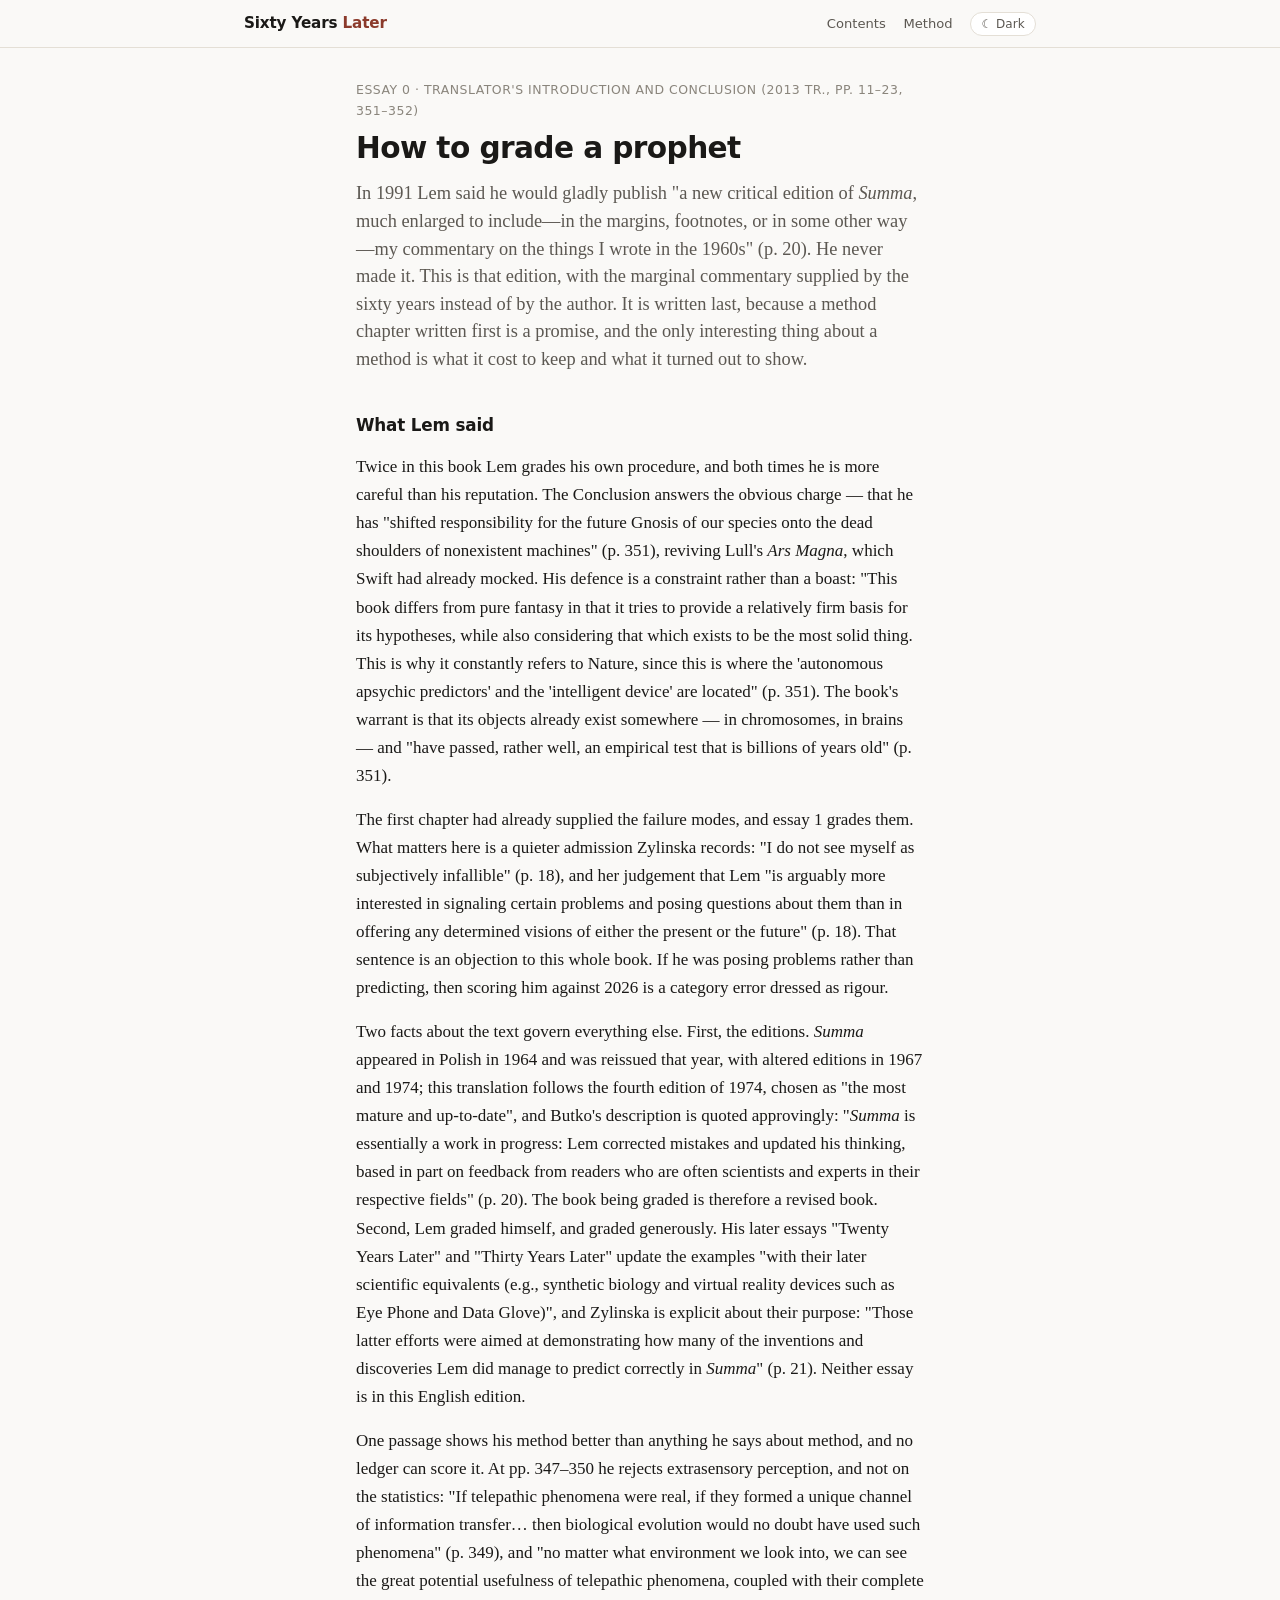
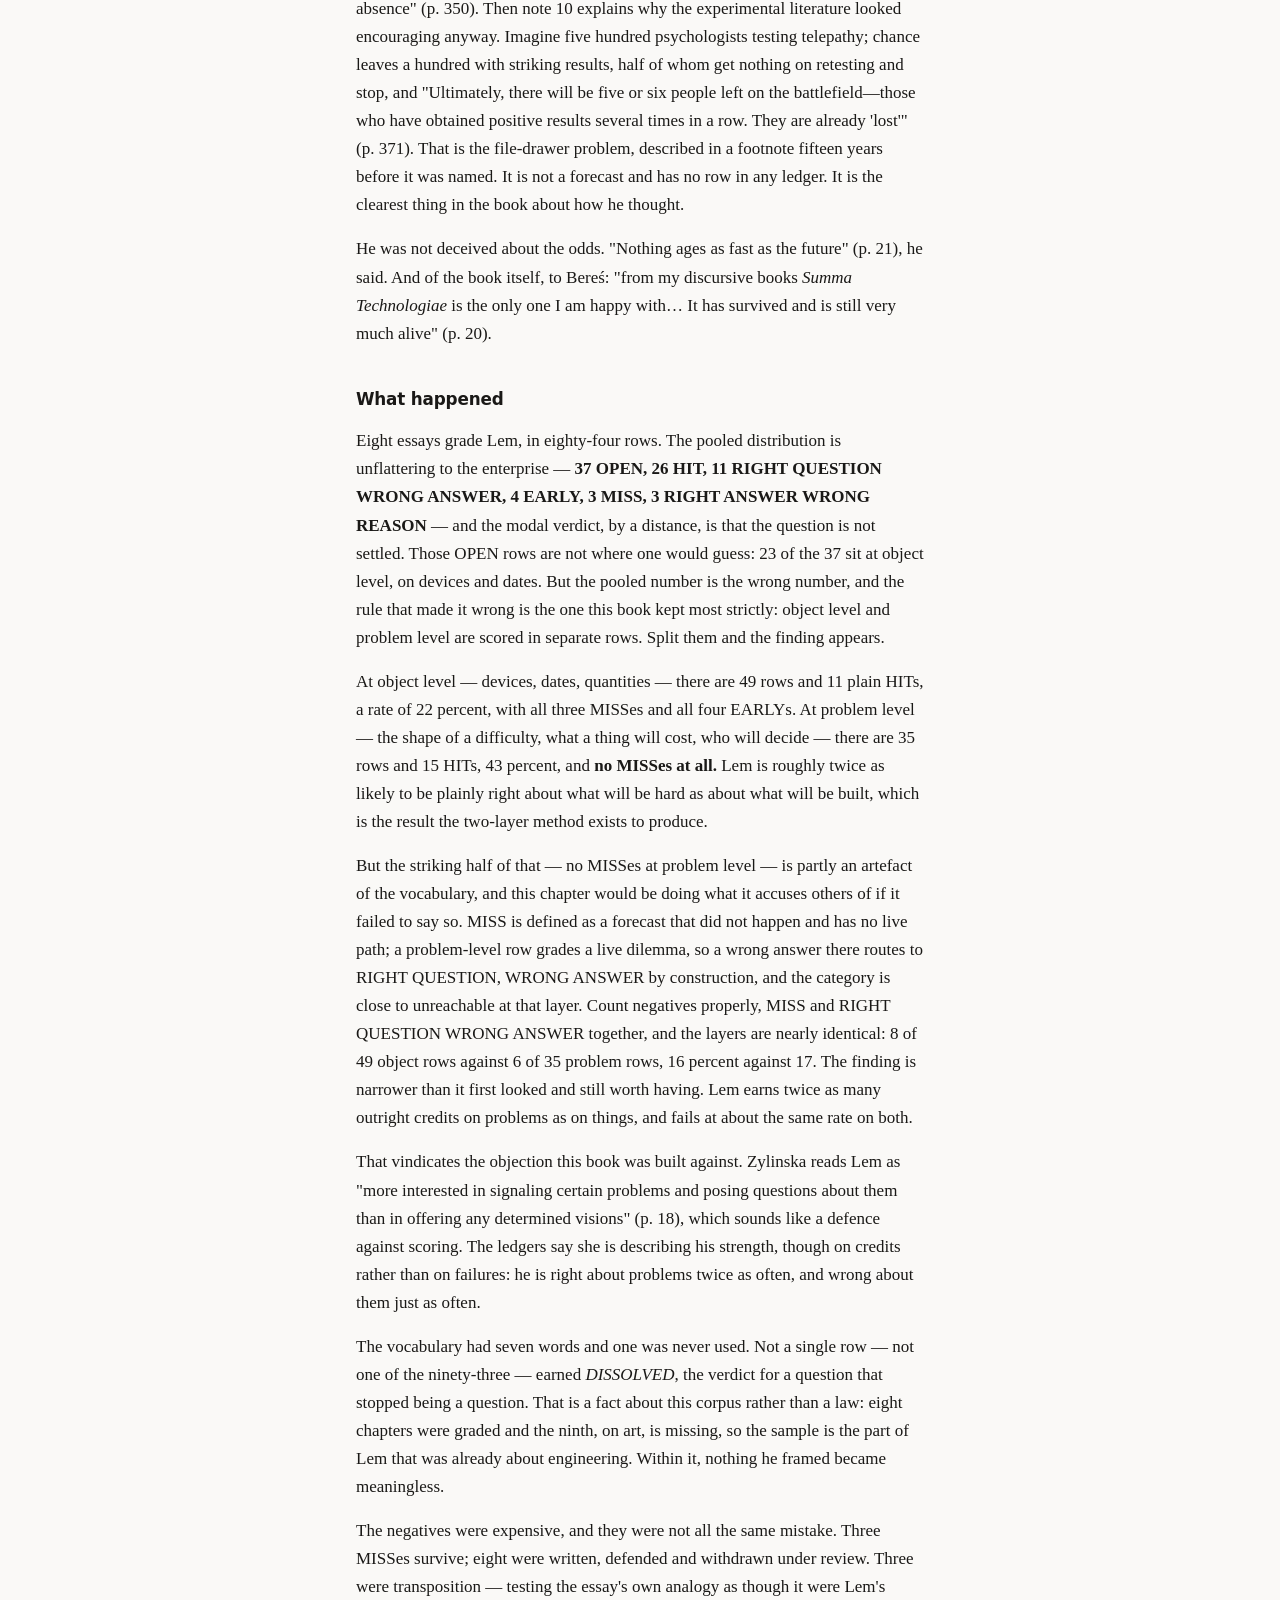
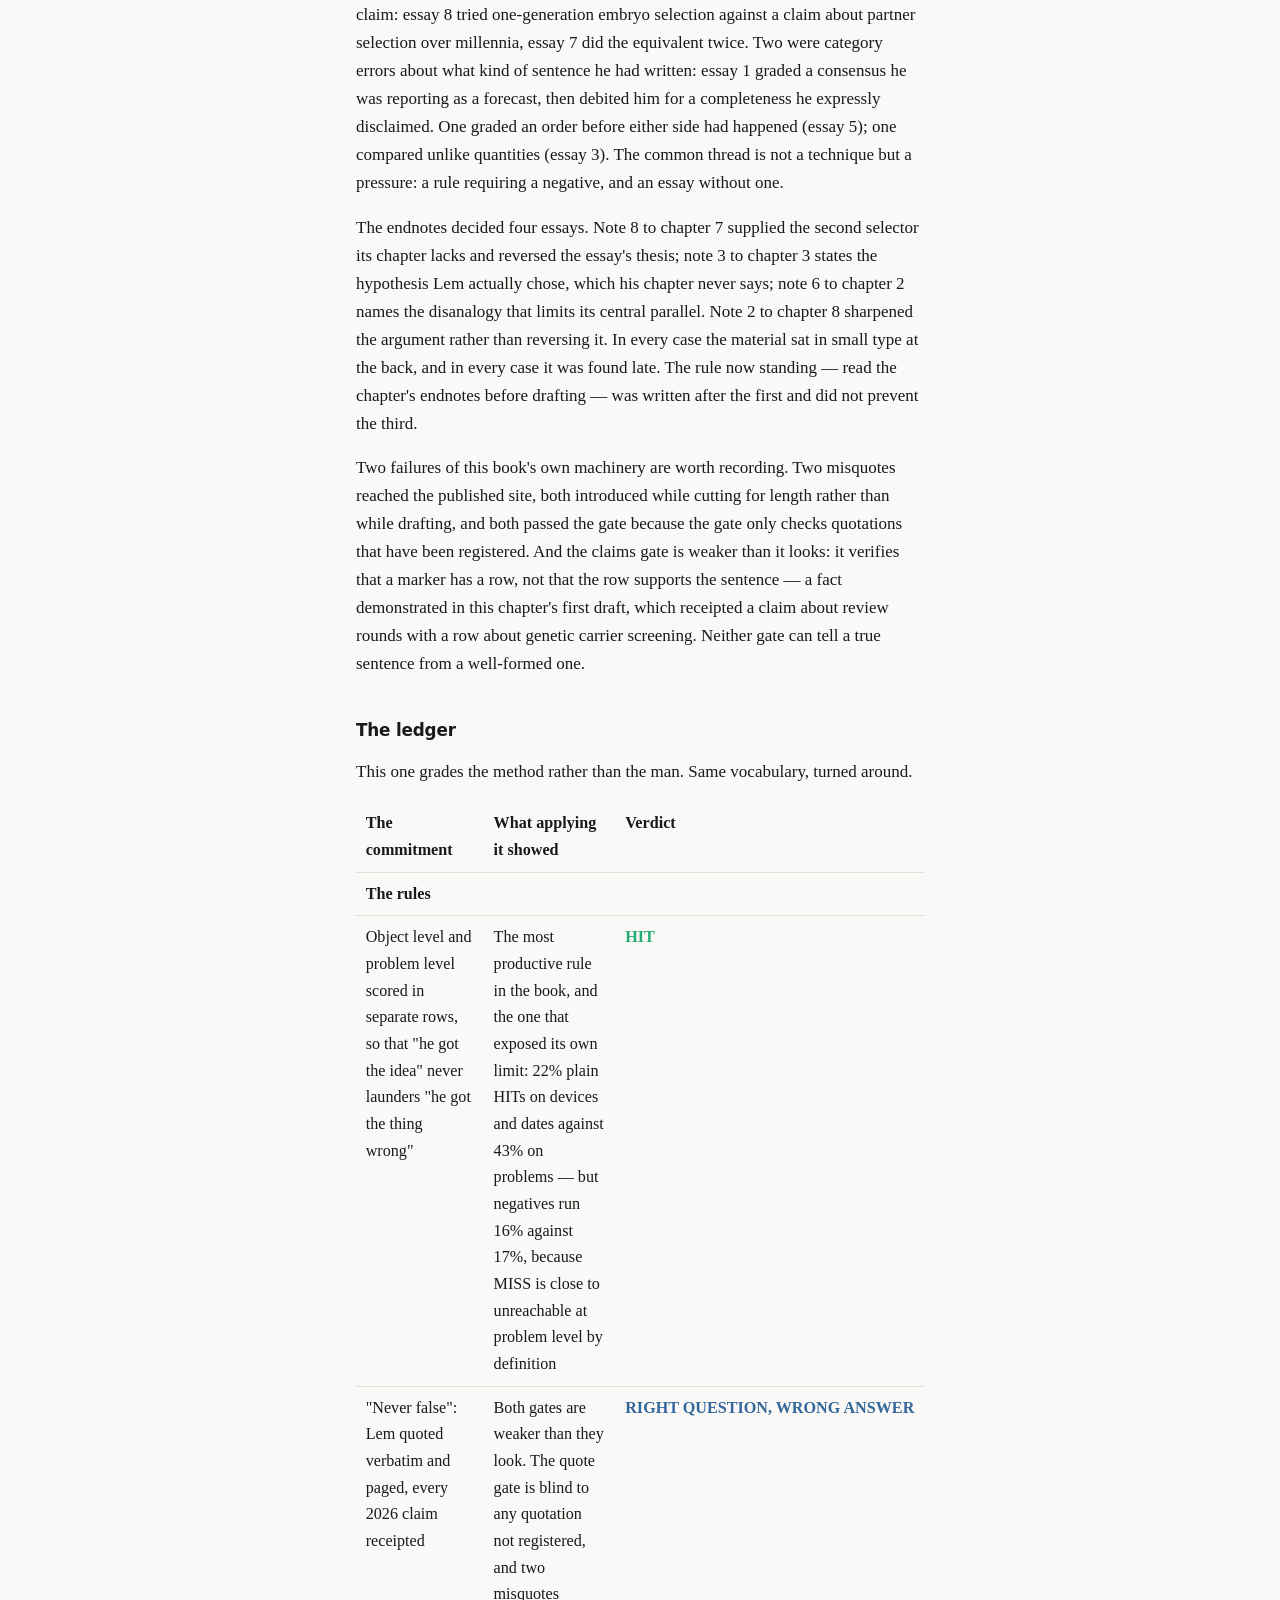
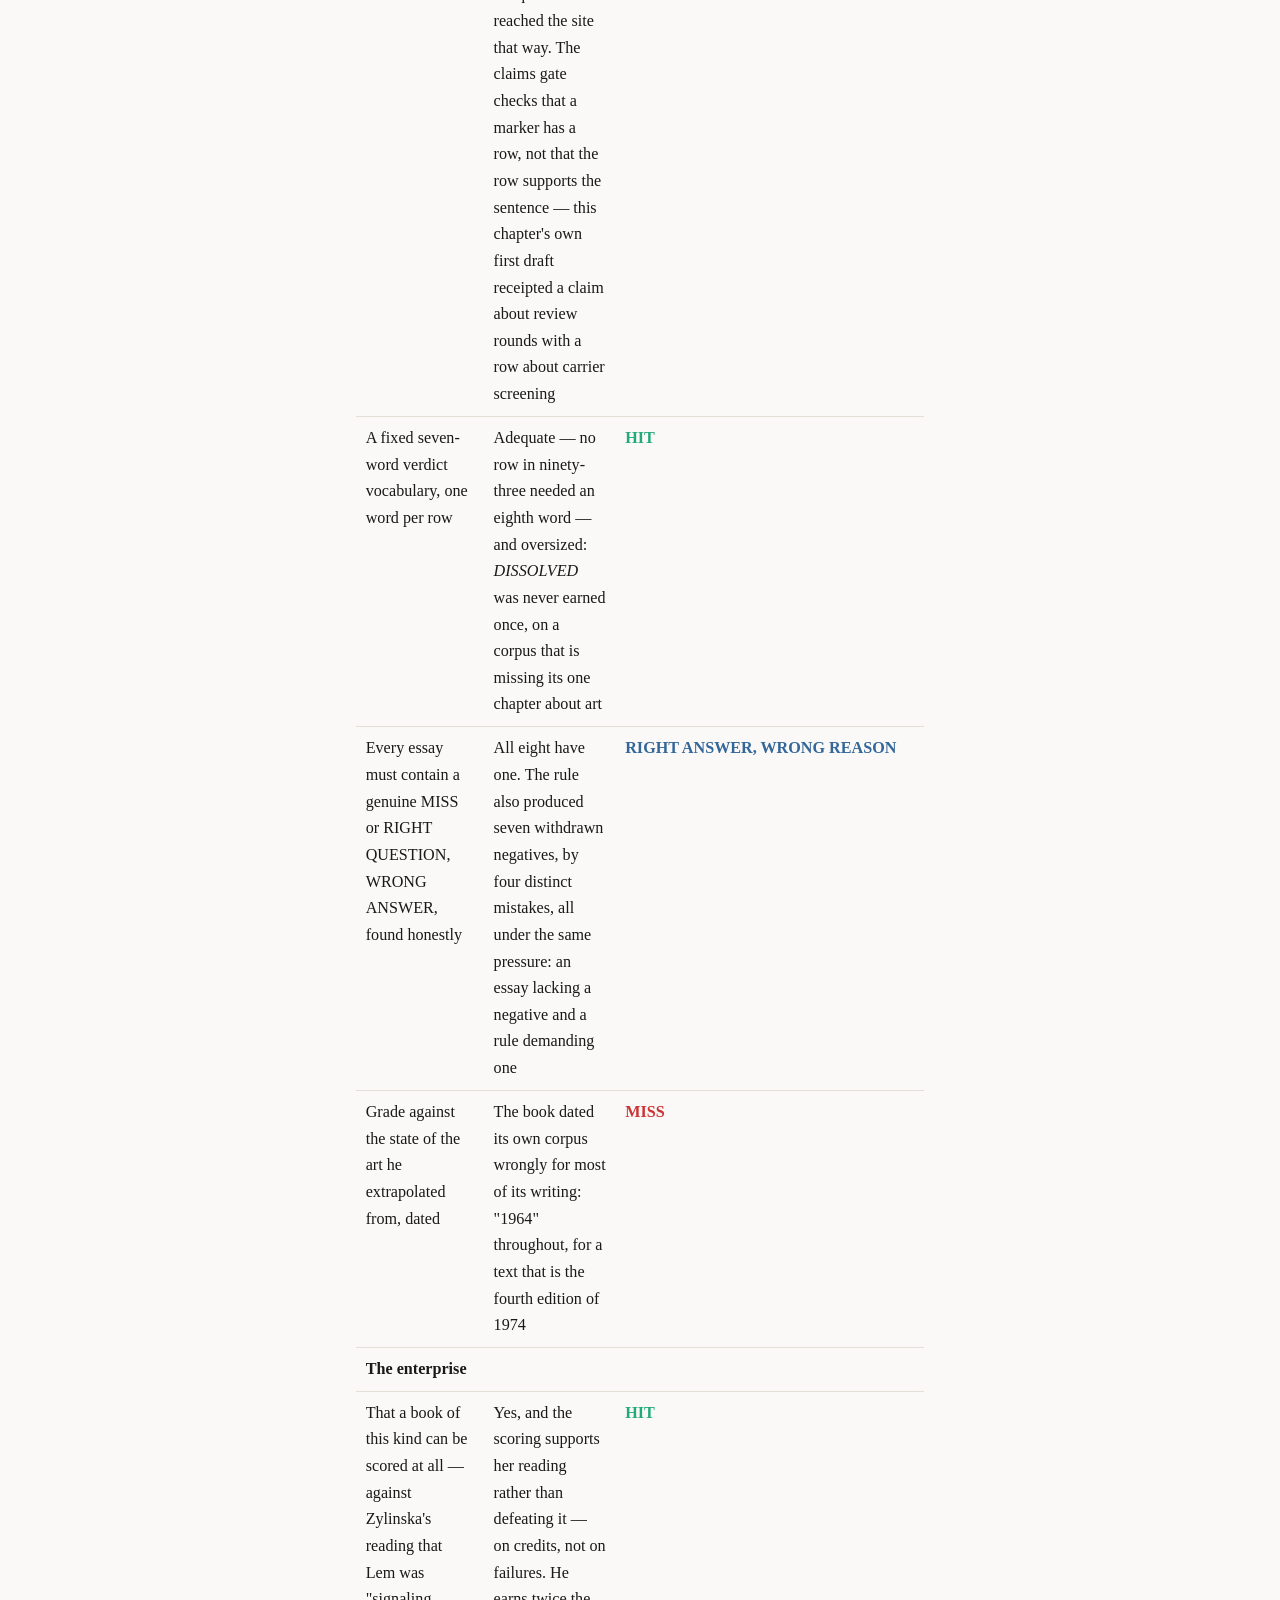
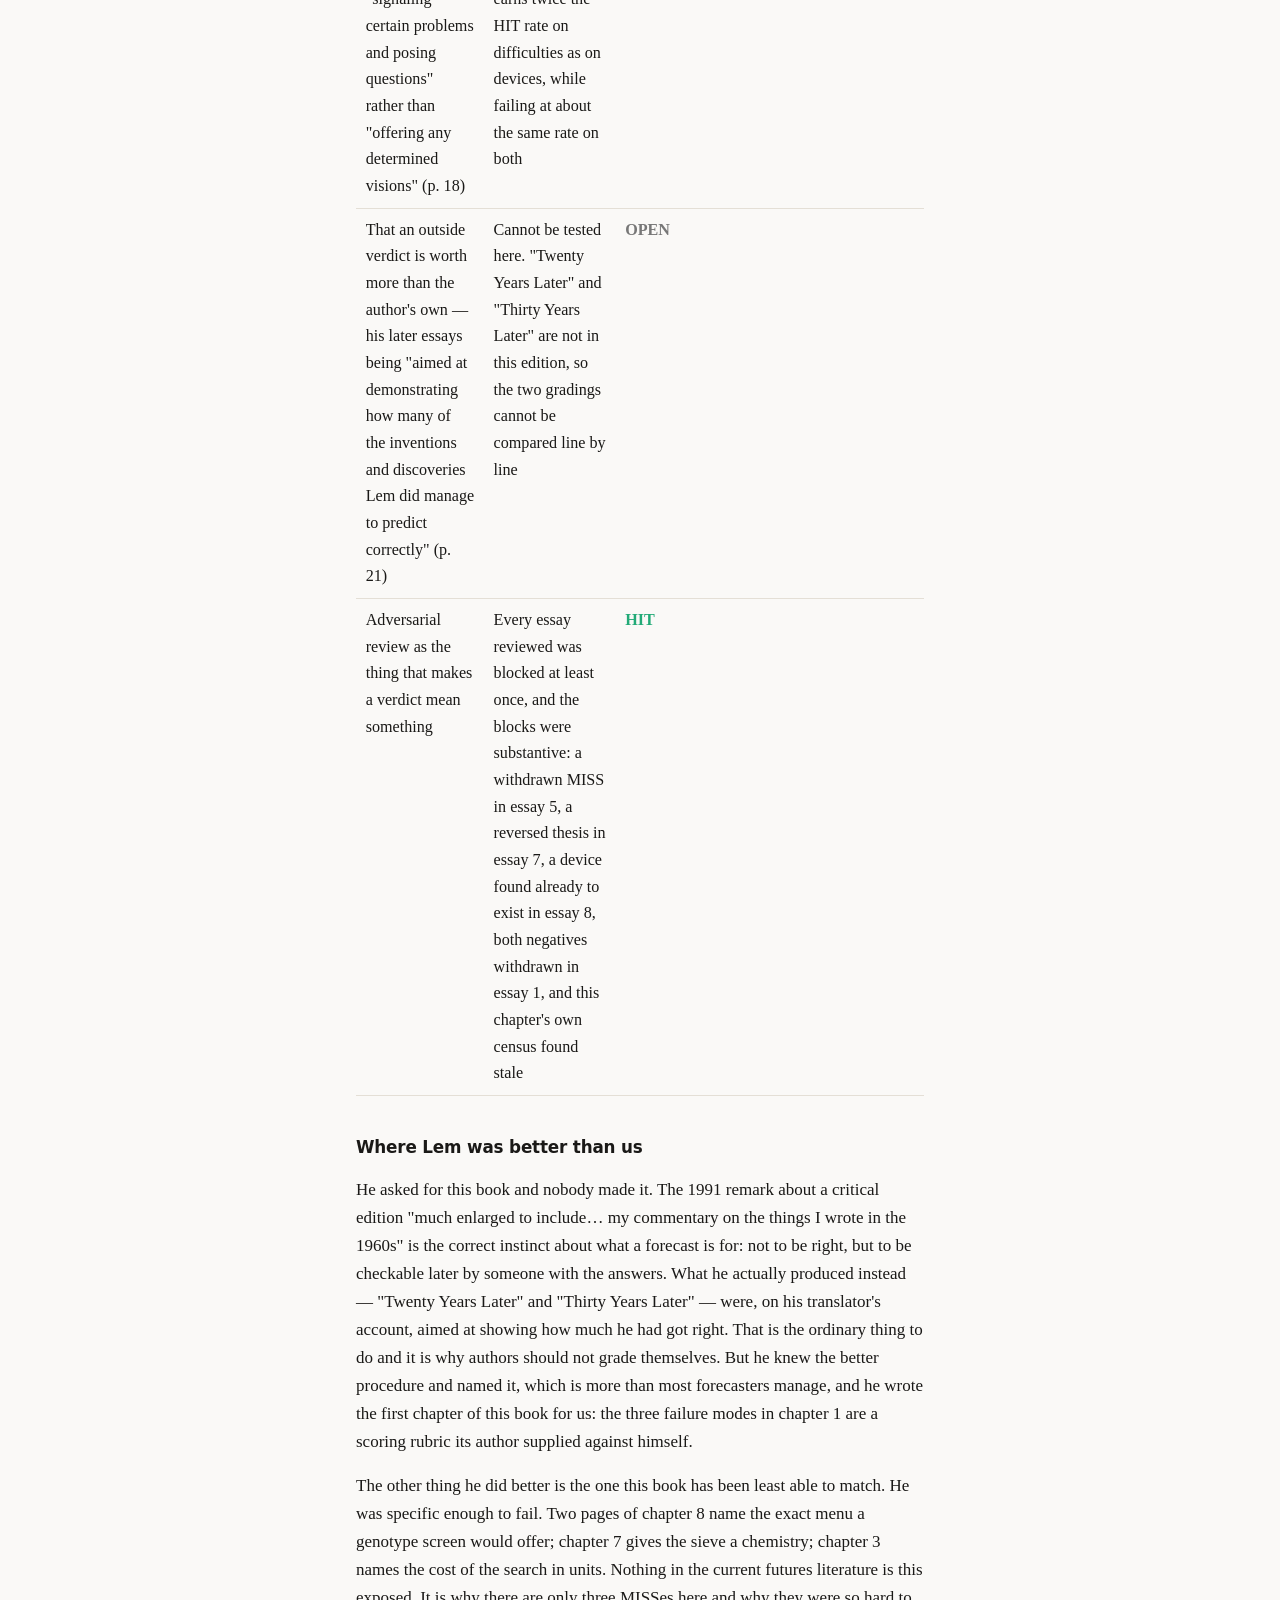
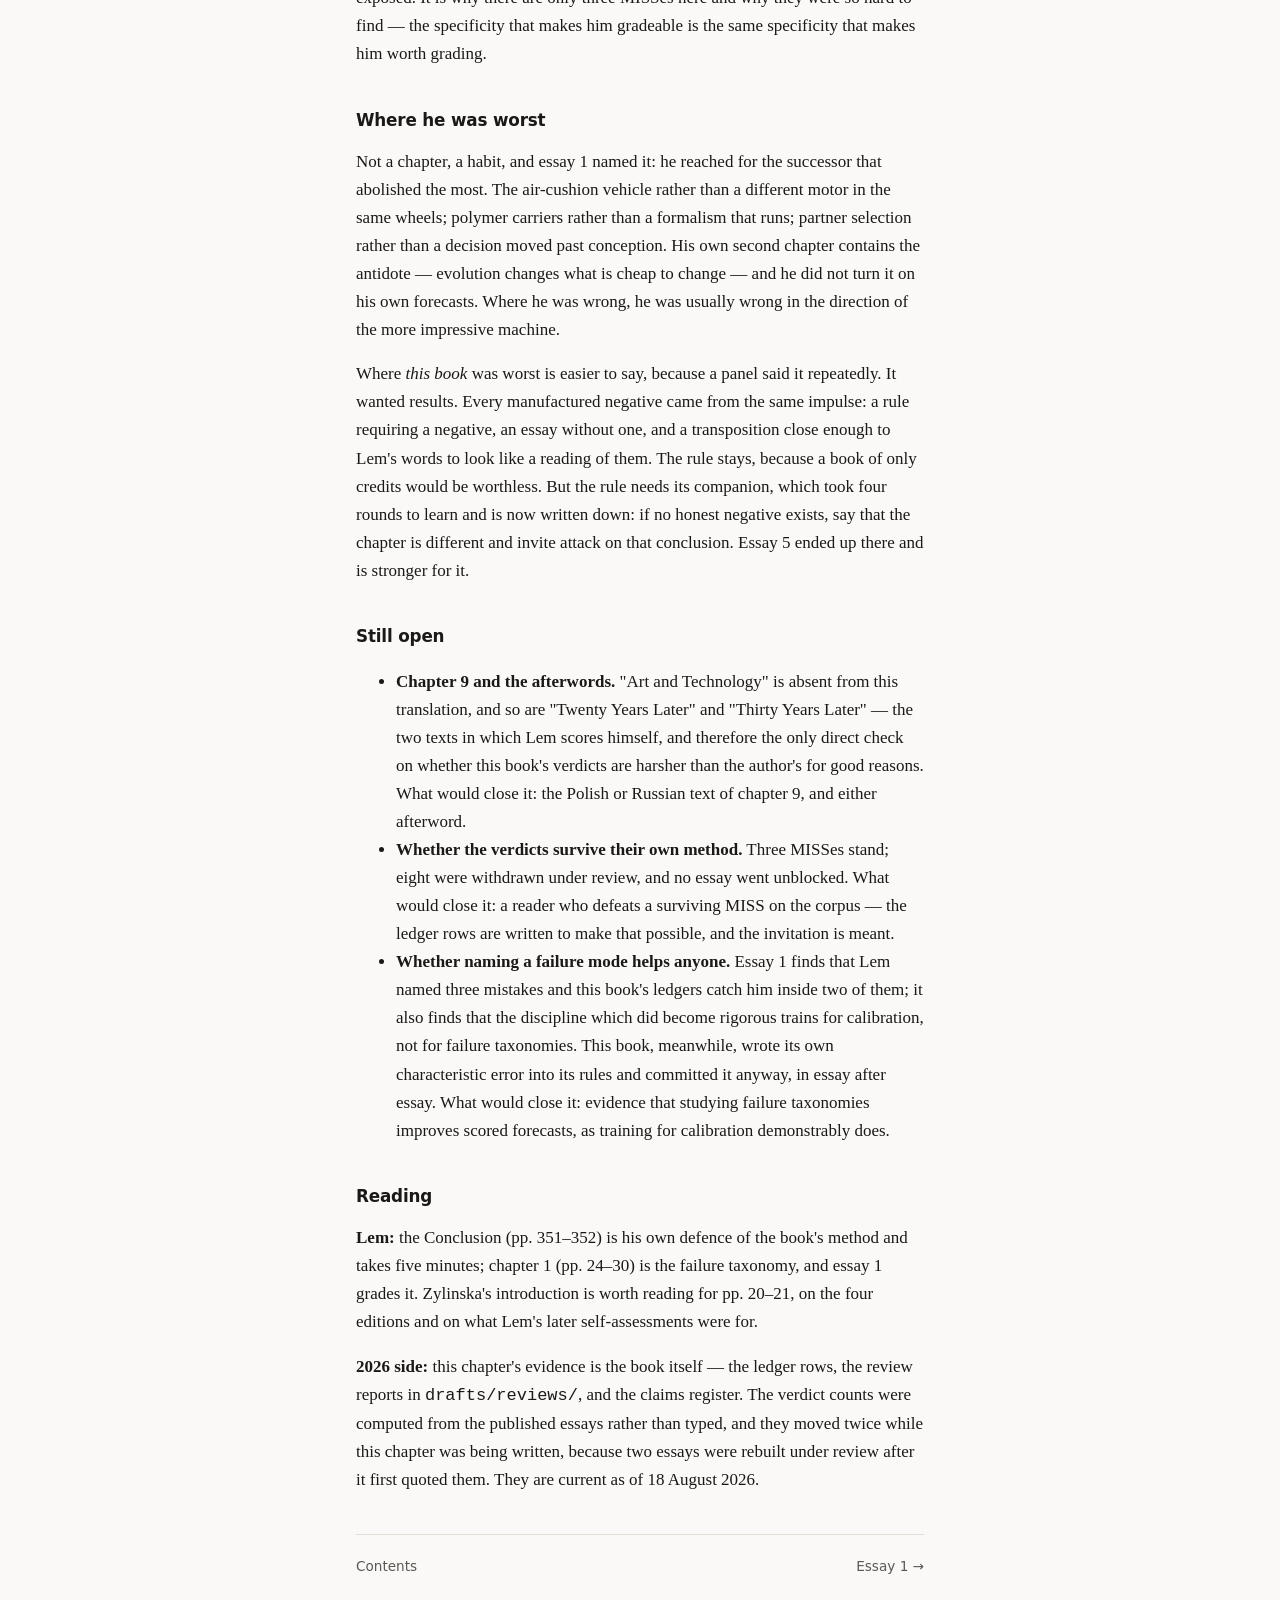
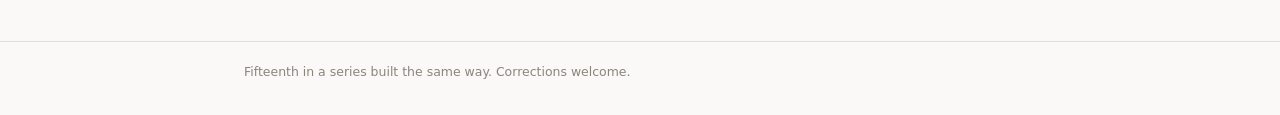
==== commit 399dc95e: "Essay 9 + 0 + 2: qualify the headline finding, withdraw an unsafe MISS The panel on essay 9 reached " ====
--- a/chapters/00-how-to-grade-a-prophet.html
+++ b/chapters/00-how-to-grade-a-prophet.html
@@ -36,11 +36,12 @@
 
 <section class="happened">
 <h2>What happened</h2>
-<p>Eight essays grade Lem, in eighty-five rows. The pooled distribution is unflattering to the enterprise — <strong>37 OPEN, 26 HIT, 11 RIGHT QUESTION WRONG ANSWER, 4 EARLY, 4 MISS, 3 RIGHT ANSWER WRONG REASON</strong> — and the modal verdict, by a distance, is that the question is not settled. <!-- CHECK: book15-census --> But the pooled number is the wrong number, and the rule that made it wrong is the one this book kept most strictly: object level and problem level are scored in separate rows. Split them and the finding appears.</p>
-<p>At object level — devices, dates, quantities — there are 50 rows and 11 plain HITs, a rate of 22 percent, with all four MISSes and all four EARLYs. At problem level — the shape of a difficulty, what a thing will cost, who will decide — there are 35 rows and 15 HITs, 43 percent, and <strong>no MISSes at all.</strong> <!-- CHECK: book15-census --> Every outright failure in this book is a device, a date or a number. Not one is a question. Lem is roughly twice as reliable about what will be hard as about what will be built, which is the result the two-layer method exists to produce and the reason it was worth the bookkeeping.</p>
-<p>That vindicates the objection this book was built against. Zylinska reads Lem as "more interested in signaling certain problems and posing questions about them than in offering any determined visions" (p. 18), which sounds like a defence against scoring. The ledgers say she is describing his strength: the questions hold and the visions do not.</p>
+<p>Eight essays grade Lem, in eighty-four rows. The pooled distribution is unflattering to the enterprise — <strong>37 OPEN, 26 HIT, 11 RIGHT QUESTION WRONG ANSWER, 4 EARLY, 3 MISS, 3 RIGHT ANSWER WRONG REASON</strong> — and the modal verdict, by a distance, is that the question is not settled. Those OPEN rows are not where one would guess: 23 of the 37 sit at object level, on devices and dates. <!-- CHECK: book15-census --> But the pooled number is the wrong number, and the rule that made it wrong is the one this book kept most strictly: object level and problem level are scored in separate rows. Split them and the finding appears.</p>
+<p>At object level — devices, dates, quantities — there are 49 rows and 11 plain HITs, a rate of 22 percent, with all three MISSes and all four EARLYs. At problem level — the shape of a difficulty, what a thing will cost, who will decide — there are 35 rows and 15 HITs, 43 percent, and <strong>no MISSes at all.</strong> <!-- CHECK: book15-census --> Lem is roughly twice as likely to be plainly right about what will be hard as about what will be built, which is the result the two-layer method exists to produce.</p>
+<p>But the striking half of that — no MISSes at problem level — is partly an artefact of the vocabulary, and this chapter would be doing what it accuses others of if it failed to say so. MISS is defined as a forecast that did not happen and has no live path; a problem-level row grades a live dilemma, so a wrong answer there routes to RIGHT QUESTION, WRONG ANSWER by construction, and the category is close to unreachable at that layer. Count negatives properly, MISS and RIGHT QUESTION WRONG ANSWER together, and the layers are nearly identical: 8 of 49 object rows against 6 of 35 problem rows, 16 percent against 17. <!-- CHECK: book15-census --> The finding is narrower than it first looked and still worth having. Lem earns twice as many outright credits on problems as on things, and fails at about the same rate on both.</p>
+<p>That vindicates the objection this book was built against. Zylinska reads Lem as "more interested in signaling certain problems and posing questions about them than in offering any determined visions" (p. 18), which sounds like a defence against scoring. The ledgers say she is describing his strength, though on credits rather than on failures: he is right about problems twice as often, and wrong about them just as often.</p>
 <p>The vocabulary had seven words and one was never used. Not a single row — not one of the ninety-three — earned <em>DISSOLVED</em>, the verdict for a question that stopped being a question. <!-- CHECK: book15-census --> That is a fact about this corpus rather than a law: eight chapters were graded and the ninth, on art, is missing, so the sample is the part of Lem that was already about engineering. Within it, nothing he framed became meaningless.</p>
-<p>The negatives were expensive, and they were not all the same mistake. Four MISSes survive; seven were written, defended and withdrawn under review. Three were transposition — testing the essay's own analogy as though it were Lem's claim: essay 8 tried one-generation embryo selection against a claim about partner selection over millennia, essay 7 did the equivalent twice. Two were category errors about what kind of sentence he had written: essay 1 graded a consensus he was reporting as a forecast, then debited him for a completeness he expressly disclaimed. One graded an order before either side had happened (essay 5); one compared unlike quantities (essay 3). The common thread is not a technique but a pressure: a rule requiring a negative, and an essay without one.</p>
+<p>The negatives were expensive, and they were not all the same mistake. Three MISSes survive; eight were written, defended and withdrawn under review. Three were transposition — testing the essay's own analogy as though it were Lem's claim: essay 8 tried one-generation embryo selection against a claim about partner selection over millennia, essay 7 did the equivalent twice. Two were category errors about what kind of sentence he had written: essay 1 graded a consensus he was reporting as a forecast, then debited him for a completeness he expressly disclaimed. One graded an order before either side had happened (essay 5); one compared unlike quantities (essay 3). The common thread is not a technique but a pressure: a rule requiring a negative, and an essay without one.</p>
 <p>The endnotes decided four essays. Note 8 to chapter 7 supplied the second selector its chapter lacks and reversed the essay's thesis; note 3 to chapter 3 states the hypothesis Lem actually chose, which his chapter never says; note 6 to chapter 2 names the disanalogy that limits its central parallel. Note 2 to chapter 8 sharpened the argument rather than reversing it. In every case the material sat in small type at the back, and in every case it was found late. The rule now standing — read the chapter's endnotes before drafting — was written after the first and did not prevent the third.</p>
 
 <p>Two failures of this book's own machinery are worth recording. Two misquotes reached the published site, both introduced while cutting for length rather than while drafting, and both passed the gate because the gate only checks quotations that have been registered. And the claims gate is weaker than it looks: it verifies that a marker has a row, not that the row supports the sentence — a fact demonstrated in this chapter's first draft, which receipted a claim about review rounds with a row about genetic carrier screening. Neither gate can tell a true sentence from a well-formed one.</p>
@@ -52,13 +53,13 @@
 <thead><tr><th>The commitment</th><th>What applying it showed</th><th>Verdict</th></tr></thead>
 <tbody>
 <tr><td colspan="3"><strong>The rules</strong></td></tr>
-<tr><td>Object level and problem level scored in separate rows, so that "he got the idea" never launders "he got the thing wrong"</td><td>The most productive rule in the book. It is what produced the finding: 22% plain HITs on devices and dates against 43% on problems, and every MISS at object level <!-- CHECK: book15-census --></td><td class="verdict v-hit">HIT</td></tr>
+<tr><td>Object level and problem level scored in separate rows, so that "he got the idea" never launders "he got the thing wrong"</td><td>The most productive rule in the book, and the one that exposed its own limit: 22% plain HITs on devices and dates against 43% on problems — but negatives run 16% against 17%, because MISS is close to unreachable at problem level by definition <!-- CHECK: book15-census --></td><td class="verdict v-hit">HIT</td></tr>
 <tr><td>"Never false": Lem quoted verbatim and paged, every 2026 claim receipted</td><td>Both gates are weaker than they look. The quote gate is blind to any quotation not registered, and two misquotes reached the site that way. The claims gate checks that a marker has a row, not that the row supports the sentence — this chapter's own first draft receipted a claim about review rounds with a row about carrier screening</td><td class="verdict v-rq">RIGHT QUESTION, WRONG ANSWER</td></tr>
 <tr><td>A fixed seven-word verdict vocabulary, one word per row</td><td>Adequate — no row in ninety-three needed an eighth word — and oversized: <em>DISSOLVED</em> was never earned once, on a corpus that is missing its one chapter about art <!-- CHECK: book15-census --></td><td class="verdict v-hit">HIT</td></tr>
 <tr><td>Every essay must contain a genuine MISS or RIGHT QUESTION, WRONG ANSWER, found honestly</td><td>All eight have one. The rule also produced seven withdrawn negatives, by four distinct mistakes, all under the same pressure: an essay lacking a negative and a rule demanding one</td><td class="verdict v-ra">RIGHT ANSWER, WRONG REASON</td></tr>
 <tr><td>Grade against the state of the art he extrapolated from, dated</td><td>The book dated its own corpus wrongly for most of its writing: "1964" throughout, for a text that is the fourth edition of 1974 <!-- CHECK: summa-editions --></td><td class="verdict v-miss">MISS</td></tr>
 <tr><td colspan="3"><strong>The enterprise</strong></td></tr>
-<tr><td>That a book of this kind can be scored at all — against Zylinska's reading that Lem was "signaling certain problems and posing questions" rather than "offering any determined visions" (p. 18)</td><td>Yes, and the scoring supports her reading rather than defeating it. Where he named a device, a number or an order, the rows close and he loses; where he described a difficulty, they close and he wins <!-- CHECK: book15-census --></td><td class="verdict v-hit">HIT</td></tr>
+<tr><td>That a book of this kind can be scored at all — against Zylinska's reading that Lem was "signaling certain problems and posing questions" rather than "offering any determined visions" (p. 18)</td><td>Yes, and the scoring supports her reading rather than defeating it — on credits, not on failures. He earns twice the HIT rate on difficulties as on devices, while failing at about the same rate on both <!-- CHECK: book15-census --></td><td class="verdict v-hit">HIT</td></tr>
 <tr><td>That an outside verdict is worth more than the author's own — his later essays being "aimed at demonstrating how many of the inventions and discoveries Lem did manage to predict correctly" (p. 21)</td><td>Cannot be tested here. "Twenty Years Later" and "Thirty Years Later" are not in this edition, so the two gradings cannot be compared line by line <!-- CHECK: summa-editions --></td><td class="verdict v-open">OPEN</td></tr>
 <tr><td>Adversarial review as the thing that makes a verdict mean something</td><td>Every essay reviewed was blocked at least once, and the blocks were substantive: a withdrawn MISS in essay 5, a reversed thesis in essay 7, a device found already to exist in essay 8, both negatives withdrawn in essay 1, and this chapter's own census found stale</td><td class="verdict v-hit">HIT</td></tr>
 </tbody></table></div>
@@ -66,7 +67,7 @@
 <section class="better">
 <h2>Where Lem was better than us</h2>
 <p>He asked for this book and nobody made it. The 1991 remark about a critical edition "much enlarged to include… my commentary on the things I wrote in the 1960s" is the correct instinct about what a forecast is for: not to be right, but to be checkable later by someone with the answers. What he actually produced instead — "Twenty Years Later" and "Thirty Years Later" — were, on his translator's account, aimed at showing how much he had got right. That is the ordinary thing to do and it is why authors should not grade themselves. But he knew the better procedure and named it, which is more than most forecasters manage, and he wrote the first chapter of this book for us: the three failure modes in chapter 1 are a scoring rubric its author supplied against himself.</p>
-<p>The other thing he did better is the one this book has been least able to match. He was specific enough to fail. Two pages of chapter 8 name the exact menu a genotype screen would offer; chapter 7 gives the sieve a chemistry; chapter 3 names the cost of the search in units. Nothing in the current futures literature is this exposed. It is why there are four MISSes here and why they were so hard to find — the specificity that makes him gradeable is the same specificity that makes him worth grading.</p>
+<p>The other thing he did better is the one this book has been least able to match. He was specific enough to fail. Two pages of chapter 8 name the exact menu a genotype screen would offer; chapter 7 gives the sieve a chemistry; chapter 3 names the cost of the search in units. Nothing in the current futures literature is this exposed. It is why there are only three MISSes here and why they were so hard to find — the specificity that makes him gradeable is the same specificity that makes him worth grading.</p>
 </section>
 
 <h2>Where he was worst</h2>
@@ -77,7 +78,7 @@
 <h2>Still open</h2>
 <ul>
 <li><strong>Chapter 9 and the afterwords.</strong> "Art and Technology" is absent from this translation, and so are "Twenty Years Later" and "Thirty Years Later" <!-- CHECK: summa-editions --> — the two texts in which Lem scores himself, and therefore the only direct check on whether this book's verdicts are harsher than the author's for good reasons. What would close it: the Polish or Russian text of chapter 9, and either afterword.</li>
-<li><strong>Whether the verdicts survive their own method.</strong> Four MISSes stand; seven were withdrawn under review, and no essay went unblocked. What would close it: a reader who defeats a surviving MISS on the corpus — the ledger rows are written to make that possible, and the invitation is meant.</li>
+<li><strong>Whether the verdicts survive their own method.</strong> Three MISSes stand; eight were withdrawn under review, and no essay went unblocked. What would close it: a reader who defeats a surviving MISS on the corpus — the ledger rows are written to make that possible, and the invitation is meant.</li>
 <li><strong>Whether naming a failure mode helps anyone.</strong> Essay 1 finds that Lem named three mistakes and this book's ledgers catch him inside two of them; it also finds that the discipline which did become rigorous trains for calibration, not for failure taxonomies. This book, meanwhile, wrote its own characteristic error into its rules and committed it anyway, in essay after essay. What would close it: evidence that studying failure taxonomies improves scored forecasts, as training for calibration demonstrably does.</li>
 </ul>
 </section>
